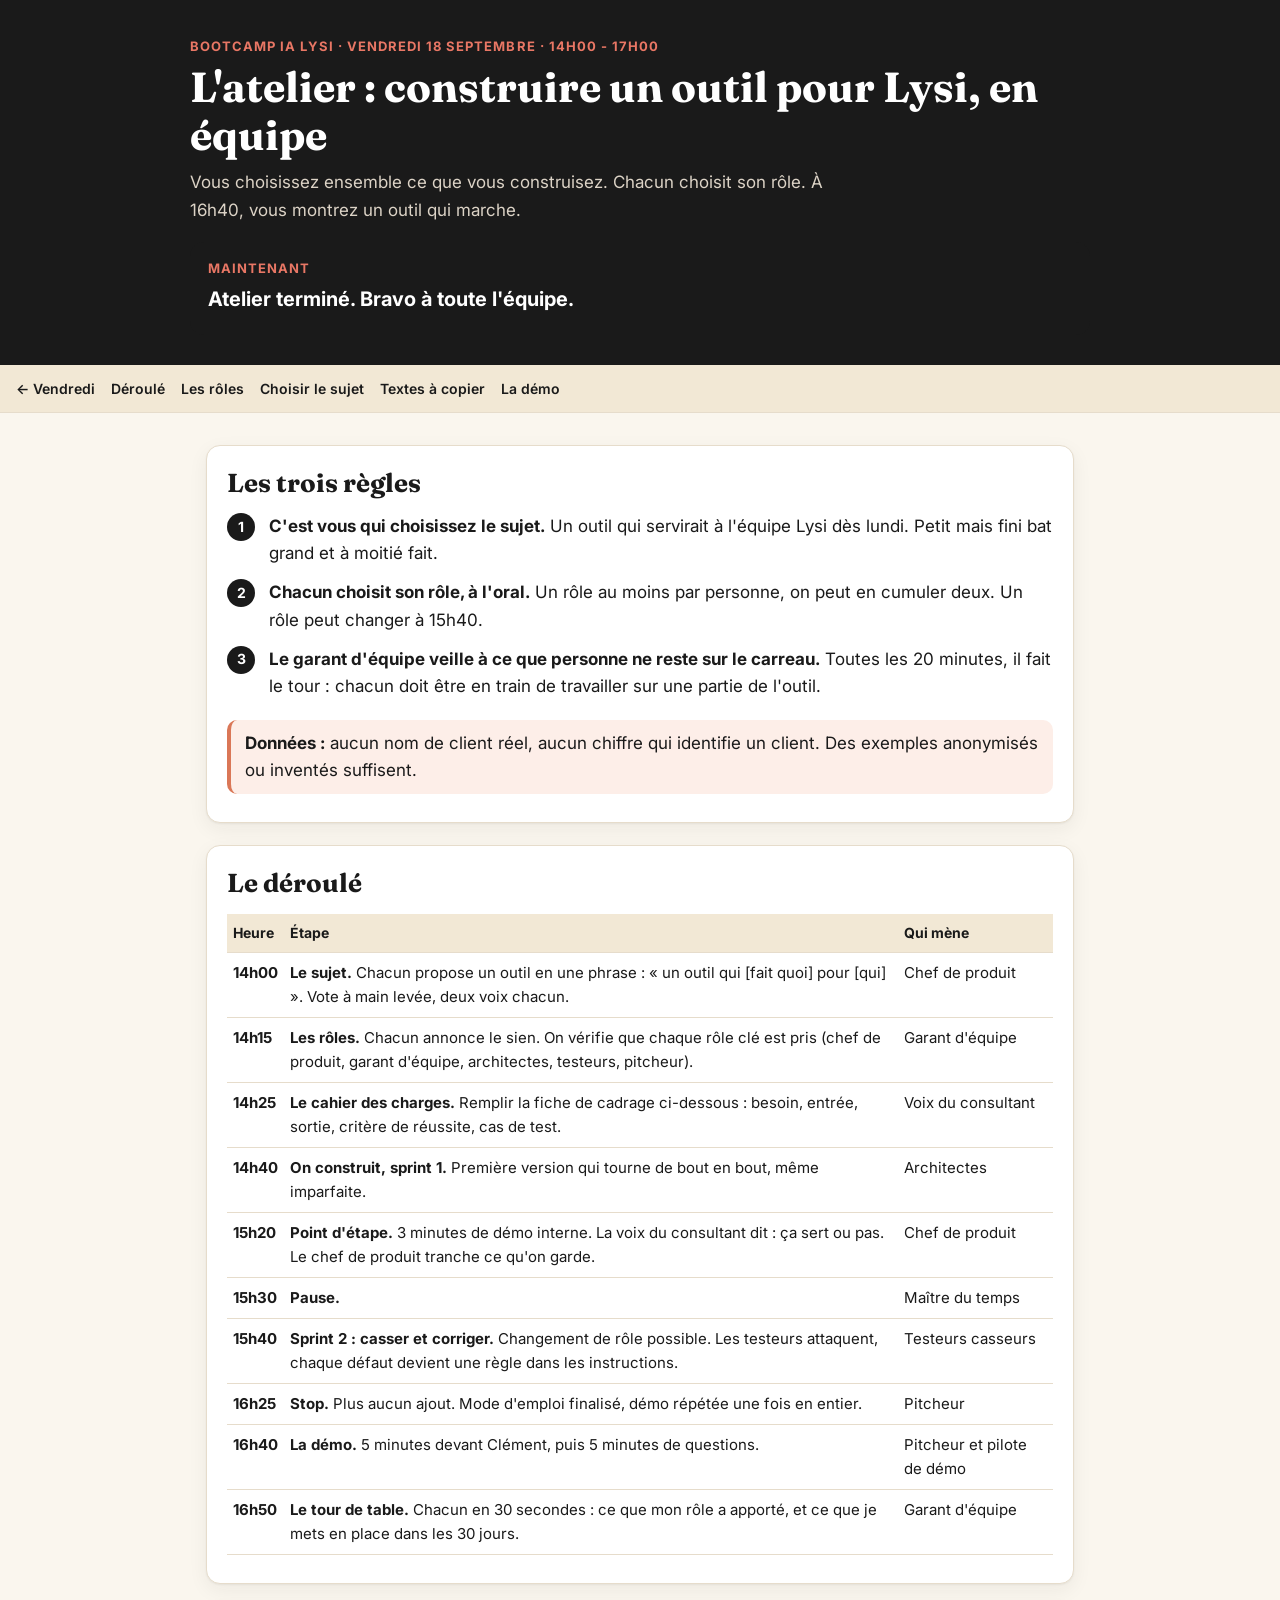
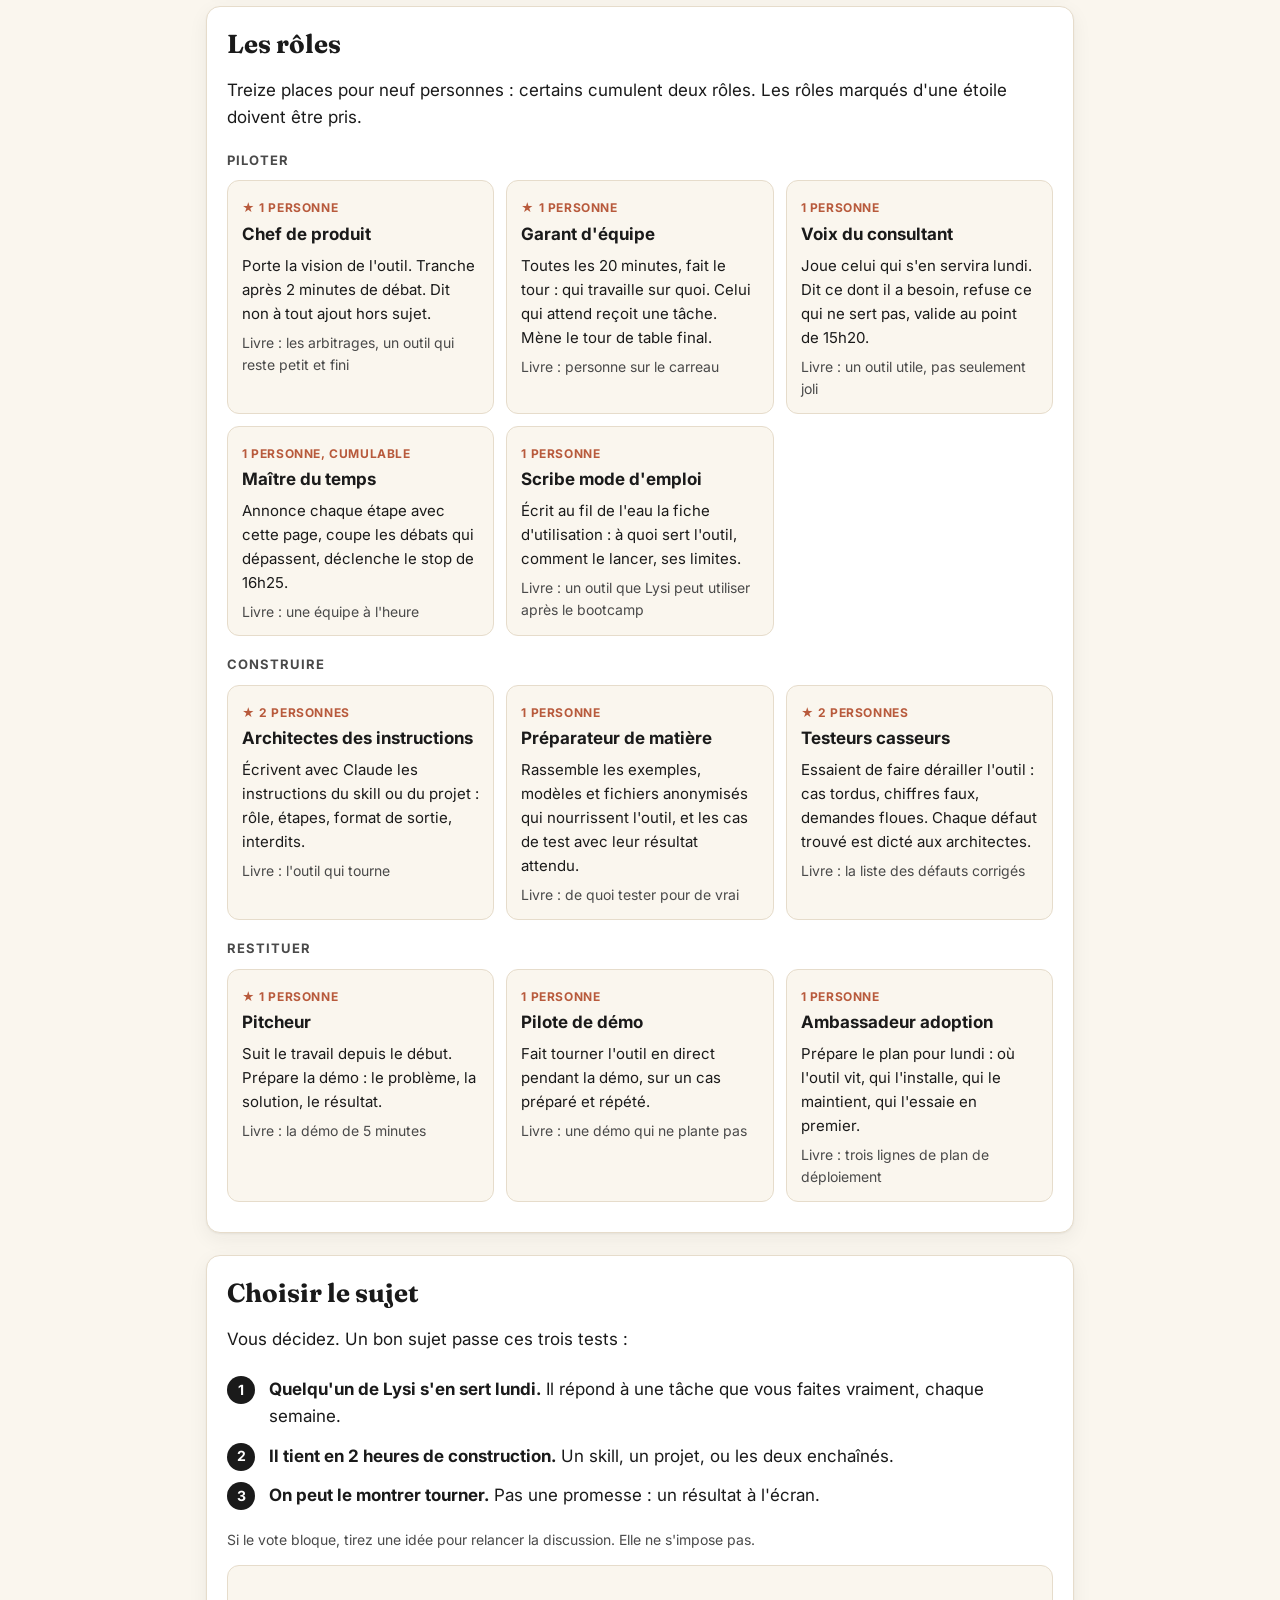
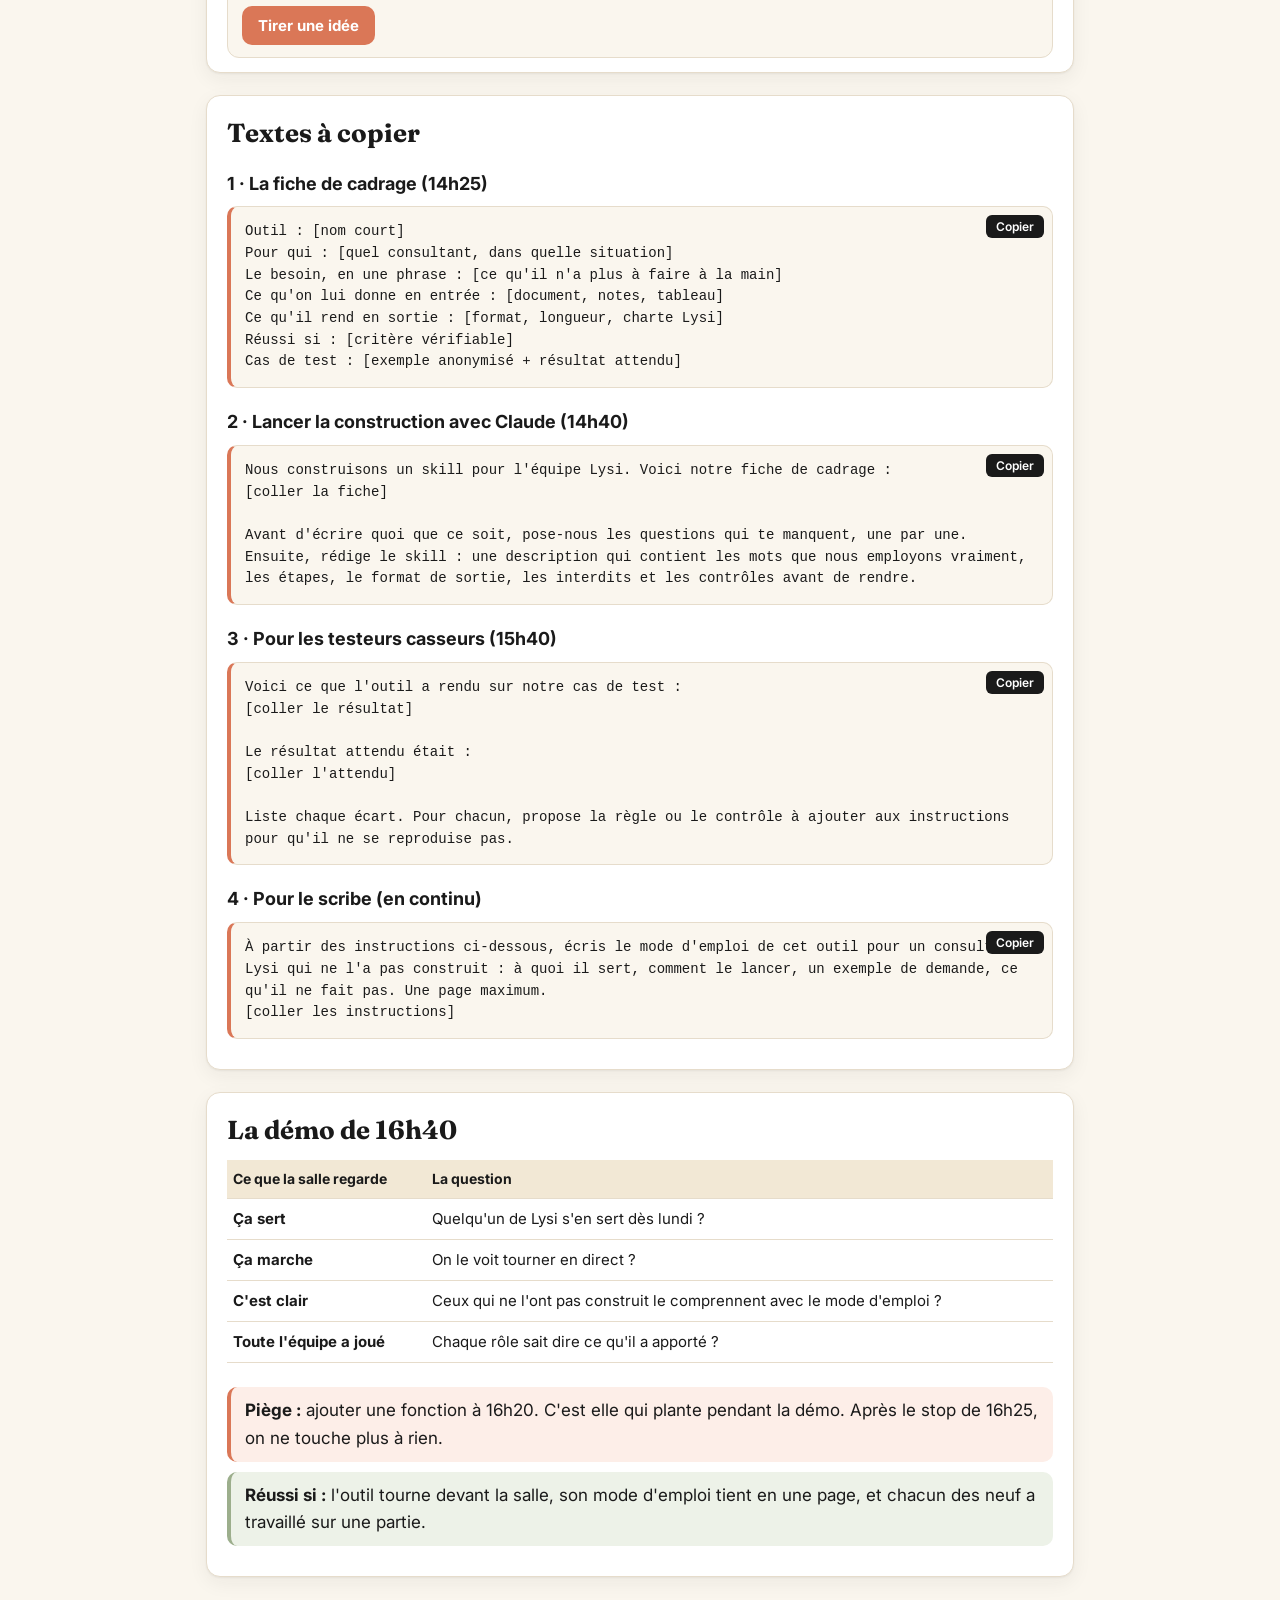
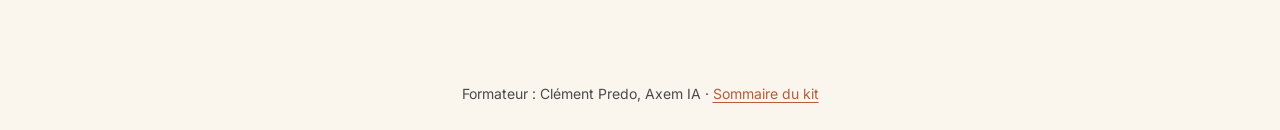
==== atelier.html @ 056e0ac0 "atelier 3h" ====
<!doctype html>
<html lang="fr">
<head>
<meta charset="utf-8">
<meta name="viewport" content="width=device-width,initial-scale=1">
<title>Atelier Lysi, 3 heures</title>
<link rel="preconnect" href="https://fonts.googleapis.com">
<link rel="preconnect" href="https://fonts.gstatic.com" crossorigin>
<link href="https://fonts.googleapis.com/css2?family=Fraunces:opsz,wght@9..144,700;9..144,800&family=Inter:wght@400;600;700&display=swap" rel="stylesheet">
<link rel="stylesheet" href="style.css">
<style>
.encours{background:var(--encre);color:#fff;border-radius:var(--rayon);padding:16px 18px;margin:18px 0 0}
.encours .lbl{color:var(--heros);font-weight:700;font-size:13px;text-transform:uppercase;letter-spacing:.08em}
.encours .etape{font-size:20px;font-weight:700;margin:4px 0}
.encours .compteur{color:#fff}
tr.actif td{background:#FDEEE8}
.role{border:1px solid var(--ligne);border-radius:12px;padding:12px 14px;background:var(--cartouche)}
.role h4{margin:0 0 2px;font-size:17px}
.role .nb{font-size:12px;font-weight:700;color:var(--corail-fonce);text-transform:uppercase;letter-spacing:.05em}
.role p{margin:6px 0 0;font-size:15px}
.role .livre{display:block;margin-top:6px;font-size:14px;color:var(--gris)}
.fam{font-size:13px;font-weight:700;text-transform:uppercase;letter-spacing:.08em;color:var(--gris);margin:18px 0 0}
</style>
</head>
<body>
<header class="hero"><div class="w">
<p class="sur">Bootcamp IA Lysi · vendredi 18 septembre · 14h00 - 17h00</p>
<h1>L'atelier : construire un outil pour Lysi, en équipe</h1>
<p>Vous choisissez ensemble ce que vous construisez. Chacun choisit son rôle. À 16h40, vous montrez un outil qui marche.</p>
<div class="encours"><div class="lbl">Maintenant</div><div class="etape" id="etape">…</div><div class="compteur" id="compteur">--:--</div><div class="small" style="color:#DCD3C6" id="suite"></div></div>
</div></header>
<nav class="menu">
<a href="j2.html">← Vendredi</a><a href="#deroule">Déroulé</a><a href="#roles">Les rôles</a><a href="#sujet">Choisir le sujet</a><a href="#textes">Textes à copier</a><a href="#demo">La démo</a>
</nav>
<main>

<section id="regles">
<h2>Les trois règles</h2>
<ol class="etapes">
<li><b>C'est vous qui choisissez le sujet.</b> Un outil qui servirait à l'équipe Lysi dès lundi. Petit mais fini bat grand et à moitié fait.</li>
<li><b>Chacun choisit son rôle, à l'oral.</b> Un rôle au moins par personne, on peut en cumuler deux. Un rôle peut changer à 15h40.</li>
<li><b>Le garant d'équipe veille à ce que personne ne reste sur le carreau.</b> Toutes les 20 minutes, il fait le tour : chacun doit être en train de travailler sur une partie de l'outil.</li>
</ol>
<div class="attention"><b>Données :</b> aucun nom de client réel, aucun chiffre qui identifie un client. Des exemples anonymisés ou inventés suffisent.</div>
</section>

<section id="deroule">
<h2>Le déroulé</h2>
<div class="tablewrap"><table id="table-deroule">
<tr><th>Heure</th><th>Étape</th><th>Qui mène</th></tr>
<tr data-debut="14:00" data-fin="14:15"><td><b>14h00</b></td><td><b>Le sujet.</b> Chacun propose un outil en une phrase : « un outil qui [fait quoi] pour [qui] ». Vote à main levée, deux voix chacun.</td><td>Chef de produit</td></tr>
<tr data-debut="14:15" data-fin="14:25"><td><b>14h15</b></td><td><b>Les rôles.</b> Chacun annonce le sien. On vérifie que chaque rôle clé est pris (chef de produit, garant d'équipe, architectes, testeurs, pitcheur).</td><td>Garant d'équipe</td></tr>
<tr data-debut="14:25" data-fin="14:40"><td><b>14h25</b></td><td><b>Le cahier des charges.</b> Remplir la fiche de cadrage ci-dessous : besoin, entrée, sortie, critère de réussite, cas de test.</td><td>Voix du consultant</td></tr>
<tr data-debut="14:40" data-fin="15:20"><td><b>14h40</b></td><td><b>On construit, sprint 1.</b> Première version qui tourne de bout en bout, même imparfaite.</td><td>Architectes</td></tr>
<tr data-debut="15:20" data-fin="15:30"><td><b>15h20</b></td><td><b>Point d'étape.</b> 3 minutes de démo interne. La voix du consultant dit : ça sert ou pas. Le chef de produit tranche ce qu'on garde.</td><td>Chef de produit</td></tr>
<tr data-debut="15:30" data-fin="15:40"><td><b>15h30</b></td><td><b>Pause.</b></td><td>Maître du temps</td></tr>
<tr data-debut="15:40" data-fin="16:25"><td><b>15h40</b></td><td><b>Sprint 2 : casser et corriger.</b> Changement de rôle possible. Les testeurs attaquent, chaque défaut devient une règle dans les instructions.</td><td>Testeurs casseurs</td></tr>
<tr data-debut="16:25" data-fin="16:40"><td><b>16h25</b></td><td><b>Stop.</b> Plus aucun ajout. Mode d'emploi finalisé, démo répétée une fois en entier.</td><td>Pitcheur</td></tr>
<tr data-debut="16:40" data-fin="16:50"><td><b>16h40</b></td><td><b>La démo.</b> 5 minutes devant Clément, puis 5 minutes de questions.</td><td>Pitcheur et pilote de démo</td></tr>
<tr data-debut="16:50" data-fin="17:00"><td><b>16h50</b></td><td><b>Le tour de table.</b> Chacun en 30 secondes : ce que mon rôle a apporté, et ce que je mets en place dans les 30 jours.</td><td>Garant d'équipe</td></tr>
</table></div>
</section>

<section id="roles">
<h2>Les rôles</h2>
<p>Treize places pour neuf personnes : certains cumulent deux rôles. Les rôles marqués d'une étoile doivent être pris.</p>

<p class="fam">Piloter</p>
<div class="grille">
<div class="role"><span class="nb">★ 1 personne</span><h4>Chef de produit</h4><p>Porte la vision de l'outil. Tranche après 2 minutes de débat. Dit non à tout ajout hors sujet.</p><span class="livre">Livre : les arbitrages, un outil qui reste petit et fini</span></div>
<div class="role"><span class="nb">★ 1 personne</span><h4>Garant d'équipe</h4><p>Toutes les 20 minutes, fait le tour : qui travaille sur quoi. Celui qui attend reçoit une tâche. Mène le tour de table final.</p><span class="livre">Livre : personne sur le carreau</span></div>
<div class="role"><span class="nb">1 personne</span><h4>Voix du consultant</h4><p>Joue celui qui s'en servira lundi. Dit ce dont il a besoin, refuse ce qui ne sert pas, valide au point de 15h20.</p><span class="livre">Livre : un outil utile, pas seulement joli</span></div>
<div class="role"><span class="nb">1 personne, cumulable</span><h4>Maître du temps</h4><p>Annonce chaque étape avec cette page, coupe les débats qui dépassent, déclenche le stop de 16h25.</p><span class="livre">Livre : une équipe à l'heure</span></div>
<div class="role"><span class="nb">1 personne</span><h4>Scribe mode d'emploi</h4><p>Écrit au fil de l'eau la fiche d'utilisation : à quoi sert l'outil, comment le lancer, ses limites.</p><span class="livre">Livre : un outil que Lysi peut utiliser après le bootcamp</span></div>
</div>

<p class="fam">Construire</p>
<div class="grille">
<div class="role"><span class="nb">★ 2 personnes</span><h4>Architectes des instructions</h4><p>Écrivent avec Claude les instructions du skill ou du projet : rôle, étapes, format de sortie, interdits.</p><span class="livre">Livre : l'outil qui tourne</span></div>
<div class="role"><span class="nb">1 personne</span><h4>Préparateur de matière</h4><p>Rassemble les exemples, modèles et fichiers anonymisés qui nourrissent l'outil, et les cas de test avec leur résultat attendu.</p><span class="livre">Livre : de quoi tester pour de vrai</span></div>
<div class="role"><span class="nb">★ 2 personnes</span><h4>Testeurs casseurs</h4><p>Essaient de faire dérailler l'outil : cas tordus, chiffres faux, demandes floues. Chaque défaut trouvé est dicté aux architectes.</p><span class="livre">Livre : la liste des défauts corrigés</span></div>
</div>

<p class="fam">Restituer</p>
<div class="grille">
<div class="role"><span class="nb">★ 1 personne</span><h4>Pitcheur</h4><p>Suit le travail depuis le début. Prépare la démo : le problème, la solution, le résultat.</p><span class="livre">Livre : la démo de 5 minutes</span></div>
<div class="role"><span class="nb">1 personne</span><h4>Pilote de démo</h4><p>Fait tourner l'outil en direct pendant la démo, sur un cas préparé et répété.</p><span class="livre">Livre : une démo qui ne plante pas</span></div>
<div class="role"><span class="nb">1 personne</span><h4>Ambassadeur adoption</h4><p>Prépare le plan pour lundi : où l'outil vit, qui l'installe, qui le maintient, qui l'essaie en premier.</p><span class="livre">Livre : trois lignes de plan de déploiement</span></div>
</div>
</section>

<section id="sujet">
<h2>Choisir le sujet</h2>
<p>Vous décidez. Un bon sujet passe ces trois tests :</p>
<ol class="etapes">
<li><b>Quelqu'un de Lysi s'en sert lundi.</b> Il répond à une tâche que vous faites vraiment, chaque semaine.</li>
<li><b>Il tient en 2 heures de construction.</b> Un skill, un projet, ou les deux enchaînés.</li>
<li><b>On peut le montrer tourner.</b> Pas une promesse : un résultat à l'écran.</li>
</ol>
<p class="small">Si le vote bloque, tirez une idée pour relancer la discussion. Elle ne s'impose pas.</p>
<div class="carte"><p class="tirage" id="idee"></p><button class="btn" id="btn-idee">Tirer une idée</button></div>
</section>

<section id="textes">
<h2>Textes à copier</h2>
<h3>1 · La fiche de cadrage (14h25)</h3>
<div class="prompt"><button class="copy">Copier</button>Outil : [nom court]
Pour qui : [quel consultant, dans quelle situation]
Le besoin, en une phrase : [ce qu'il n'a plus à faire à la main]
Ce qu'on lui donne en entrée : [document, notes, tableau]
Ce qu'il rend en sortie : [format, longueur, charte Lysi]
Réussi si : [critère vérifiable]
Cas de test : [exemple anonymisé + résultat attendu]</div>

<h3>2 · Lancer la construction avec Claude (14h40)</h3>
<div class="prompt"><button class="copy">Copier</button>Nous construisons un skill pour l'équipe Lysi. Voici notre fiche de cadrage :
[coller la fiche]

Avant d'écrire quoi que ce soit, pose-nous les questions qui te manquent, une par une.
Ensuite, rédige le skill : une description qui contient les mots que nous employons vraiment, les étapes, le format de sortie, les interdits et les contrôles avant de rendre.</div>

<h3>3 · Pour les testeurs casseurs (15h40)</h3>
<div class="prompt"><button class="copy">Copier</button>Voici ce que l'outil a rendu sur notre cas de test :
[coller le résultat]

Le résultat attendu était :
[coller l'attendu]

Liste chaque écart. Pour chacun, propose la règle ou le contrôle à ajouter aux instructions pour qu'il ne se reproduise pas.</div>

<h3>4 · Pour le scribe (en continu)</h3>
<div class="prompt"><button class="copy">Copier</button>À partir des instructions ci-dessous, écris le mode d'emploi de cet outil pour un consultant Lysi qui ne l'a pas construit : à quoi il sert, comment le lancer, un exemple de demande, ce qu'il ne fait pas. Une page maximum.
[coller les instructions]</div>
</section>

<section id="demo">
<h2>La démo de 16h40</h2>
<div class="tablewrap"><table>
<tr><th>Ce que la salle regarde</th><th>La question</th></tr>
<tr><td><b>Ça sert</b></td><td>Quelqu'un de Lysi s'en sert dès lundi ?</td></tr>
<tr><td><b>Ça marche</b></td><td>On le voit tourner en direct ?</td></tr>
<tr><td><b>C'est clair</b></td><td>Ceux qui ne l'ont pas construit le comprennent avec le mode d'emploi ?</td></tr>
<tr><td><b>Toute l'équipe a joué</b></td><td>Chaque rôle sait dire ce qu'il a apporté ?</td></tr>
</table></div>
<div class="piege"><b>Piège :</b> ajouter une fonction à 16h20. C'est elle qui plante pendant la démo. Après le stop de 16h25, on ne touche plus à rien.</div>
<div class="reussi"><b>Réussi si :</b> l'outil tourne devant la salle, son mode d'emploi tient en une page, et chacun des neuf a travaillé sur une partie.</div>
</section>

</main>
<footer>Formateur : Clément Predo, Axem IA · <a href="index.html">Sommaire du kit</a></footer>
<script>
document.addEventListener("click",function(e){var t=e.target;if(!t.classList.contains("copy"))return;var txt=t.parentElement.innerText.replace(/^Copier\s*/,"");navigator.clipboard.writeText(txt).then(function(){t.textContent="Copié";setTimeout(function(){t.textContent="Copier"},1500)})});
var IDEES=["Un skill qui transforme des notes de réunion client en compte rendu Lysi","Le kit du nouvel arrivant Lysi","Une trame de proposition commerciale RSE","Un relecteur qui repère les chiffres sans source dans un livrable","Le point hebdomadaire des missions depuis Microsoft 365","Un argumentaire face au client sceptique sur la démarche RSE","La charte IA de Lysi en une page","Un préparateur de copil : ordre du jour, décisions attendues, risques"];
document.getElementById("btn-idee").onclick=function(){document.getElementById("idee").textContent=IDEES[Math.floor(Math.random()*IDEES.length)]};
var JOUR="2026-09-18",lignes=[].slice.call(document.querySelectorAll("#table-deroule tr[data-debut]"));
function t(h){return new Date(JOUR+"T"+h+":00+02:00").getTime()}
function fmt(ms){var m=Math.floor(ms/60000),s=Math.floor(ms%60000/1000);return String(m).padStart(2,"0")+":"+String(s).padStart(2,"0")}
function maj(){var n=Date.now(),e=document.getElementById("etape"),c=document.getElementById("compteur"),su=document.getElementById("suite");
lignes.forEach(function(l){l.classList.remove("actif")});
if(n<t("14:00")){e.textContent="L'atelier commence à 14h00";c.textContent=n>t("13:00")?fmt(t("14:00")-n):"";su.textContent="";return}
if(n>=t("17:00")){e.textContent="Atelier terminé. Bravo à toute l'équipe.";c.textContent="";su.textContent="";return}
for(var i=0;i<lignes.length;i++){var l=lignes[i];if(n>=t(l.dataset.debut)&&n<t(l.dataset.fin)){l.classList.add("actif");e.textContent=l.cells[1].querySelector("b").textContent.replace(/\.$/,"")+" · mené par "+l.cells[2].textContent.toLowerCase();c.textContent=fmt(t(l.dataset.fin)-n);var p=lignes[i+1];su.textContent=p?"Ensuite, "+p.cells[0].textContent+" : "+p.cells[1].querySelector("b").textContent.replace(/\.$/,""):"Fin à 17h00";return}}}
maj();setInterval(maj,1000);
</script>
</body>
</html>
---- style.css ----
:root{
  --corail:#DA7757;--corail-fonce:#B85A3C;--heros:#E97765;--creme:#F2E8D5;--cartouche:#FAF6EE;
  --encre:#1A1A1A;--gris:#4A4A4A;--ligne:#E6DCCB;--sage:#9CAE8C;--sage-fond:#EDF2E8;--blanc:#fff;
  --rayon:14px;--ombre:0 1px 2px rgba(26,26,26,.05),0 6px 20px rgba(26,26,26,.06)
}
*{box-sizing:border-box}
html{scroll-behavior:smooth;-webkit-text-size-adjust:100%}
body{margin:0;background:var(--cartouche);color:var(--encre);font:17px/1.6 Inter,system-ui,-apple-system,"Segoe UI",Arial,sans-serif}
a{color:var(--corail-fonce);text-underline-offset:3px}
.hero{background:var(--encre);color:#fff;padding:36px 16px 30px}
.hero .w{max-width:900px;margin:0 auto}
.hero .sur{color:var(--heros);font-weight:700;letter-spacing:.08em;text-transform:uppercase;font-size:13px;margin:0 0 6px}
.hero h1{font-family:Fraunces,Georgia,serif;font-size:clamp(28px,5vw,42px);line-height:1.15;margin:0 0 10px}
.hero p{margin:0;color:#DCD3C6;max-width:680px}
nav.menu{position:sticky;top:0;z-index:10;background:var(--creme);border-bottom:1px solid var(--ligne);overflow-x:auto;white-space:nowrap;padding:10px 16px}
nav.menu a{color:var(--encre);text-decoration:none;font-weight:600;font-size:14px;margin-right:16px}
main{max-width:900px;margin:0 auto;padding:10px 16px 60px}
section{background:var(--blanc);border:1px solid var(--ligne);border-radius:var(--rayon);box-shadow:var(--ombre);padding:22px 20px 14px;margin:22px 0;scroll-margin-top:60px}
h2{font-family:Fraunces,Georgia,serif;font-size:26px;line-height:1.2;margin:0 0 6px}
h3{font-size:18px;margin:20px 0 6px}
.quand{display:inline-block;background:var(--corail);color:#fff;border-radius:999px;padding:3px 12px;font-size:13px;font-weight:700;margin-bottom:8px}
.module{display:inline-block;background:var(--creme);color:var(--encre);border-radius:999px;padding:3px 10px;font-size:12px;font-weight:700;margin:0 0 8px 6px}
.faire{background:var(--sage-fond);border-left:4px solid var(--sage);border-radius:10px;padding:10px 14px;margin:10px 0 14px}
.faire b:first-child{display:block;font-size:13px;text-transform:uppercase;letter-spacing:.06em;color:#4D6140;margin-bottom:2px}
.attention{background:#FDEEE8;border-left:4px solid var(--corail);border-radius:10px;padding:10px 14px;margin:10px 0 14px}
ol.etapes{counter-reset:e;list-style:none;padding:0;margin:8px 0 14px}
ol.etapes>li{counter-increment:e;position:relative;padding:6px 0 6px 42px}
ol.etapes>li:before{content:counter(e);position:absolute;left:0;top:6px;width:28px;height:28px;border-radius:50%;background:var(--encre);color:#fff;font-weight:700;font-size:14px;display:flex;align-items:center;justify-content:center}
table{width:100%;border-collapse:collapse;font-size:15px;margin:8px 0 14px}
th,td{border-bottom:1px solid var(--ligne);padding:8px 6px;text-align:left;vertical-align:top}
th{background:var(--creme);font-size:14px}
.tablewrap{overflow-x:auto}
.prompt{position:relative;background:var(--cartouche);border:1px solid var(--ligne);border-left:4px solid var(--corail);border-radius:10px;padding:14px 14px 14px;margin:8px 0 16px;white-space:pre-wrap;font:14px/1.55 ui-monospace,Menlo,Consolas,monospace}
.copy{position:absolute;top:8px;right:8px;background:var(--encre);color:#fff;border:0;border-radius:6px;padding:4px 10px;font:600 12px Inter,system-ui,sans-serif;cursor:pointer}
.grille{display:grid;grid-template-columns:repeat(auto-fit,minmax(240px,1fr));gap:12px;margin:10px 0 16px}
.carte{border:1px solid var(--ligne);border-radius:12px;padding:12px 14px;background:var(--cartouche)}
.carte h4{margin:0 0 4px;font-size:16px}
.carte p{margin:0;font-size:15px}
.carte .livre{display:block;margin-top:6px;font-size:13px;color:var(--gris)}
.liens a{display:inline-block;margin:2px 10px 2px 0;font-size:15px}
.btn{background:var(--corail);color:#fff;border:0;border-radius:10px;padding:10px 16px;font:700 15px Inter,system-ui,sans-serif;cursor:pointer}
.tirage{font-size:18px;font-weight:700;min-height:28px;margin:8px 0}
.compteur{font-family:Fraunces,Georgia,serif;font-size:34px;font-weight:800;letter-spacing:.02em}
footer{text-align:center;color:var(--gris);font-size:14px;padding:24px 16px}
@media (max-width:600px){body{font-size:16px}section{padding:18px 14px 10px}h2{font-size:22px}}
@media print{nav.menu,.copy,.btn{display:none}section{box-shadow:none;break-inside:avoid}}
.guide{display:grid;grid-template-columns:repeat(auto-fit,minmax(180px,1fr));gap:10px;margin:10px 0 14px}
.guide div{background:var(--cartouche);border:1px solid var(--ligne);border-radius:10px;padding:8px 12px;font-size:15px}
.guide b{display:block;font-size:12px;text-transform:uppercase;letter-spacing:.06em;color:var(--gris)}
.piege{background:#FDEEE8;border-left:4px solid var(--corail);border-radius:10px;padding:10px 14px;margin:10px 0}
.reussi{background:var(--sage-fond);border-left:4px solid var(--sage);border-radius:10px;padding:10px 14px;margin:10px 0 16px}
.brique{border:1px solid var(--ligne);border-radius:12px;padding:14px 16px;margin:14px 0;background:var(--blanc)}
.brique h3{margin-top:0}
.route{border:1px dashed var(--ligne);border-radius:10px;padding:10px 14px;margin:8px 0}
.small{font-size:14px;color:var(--gris)}
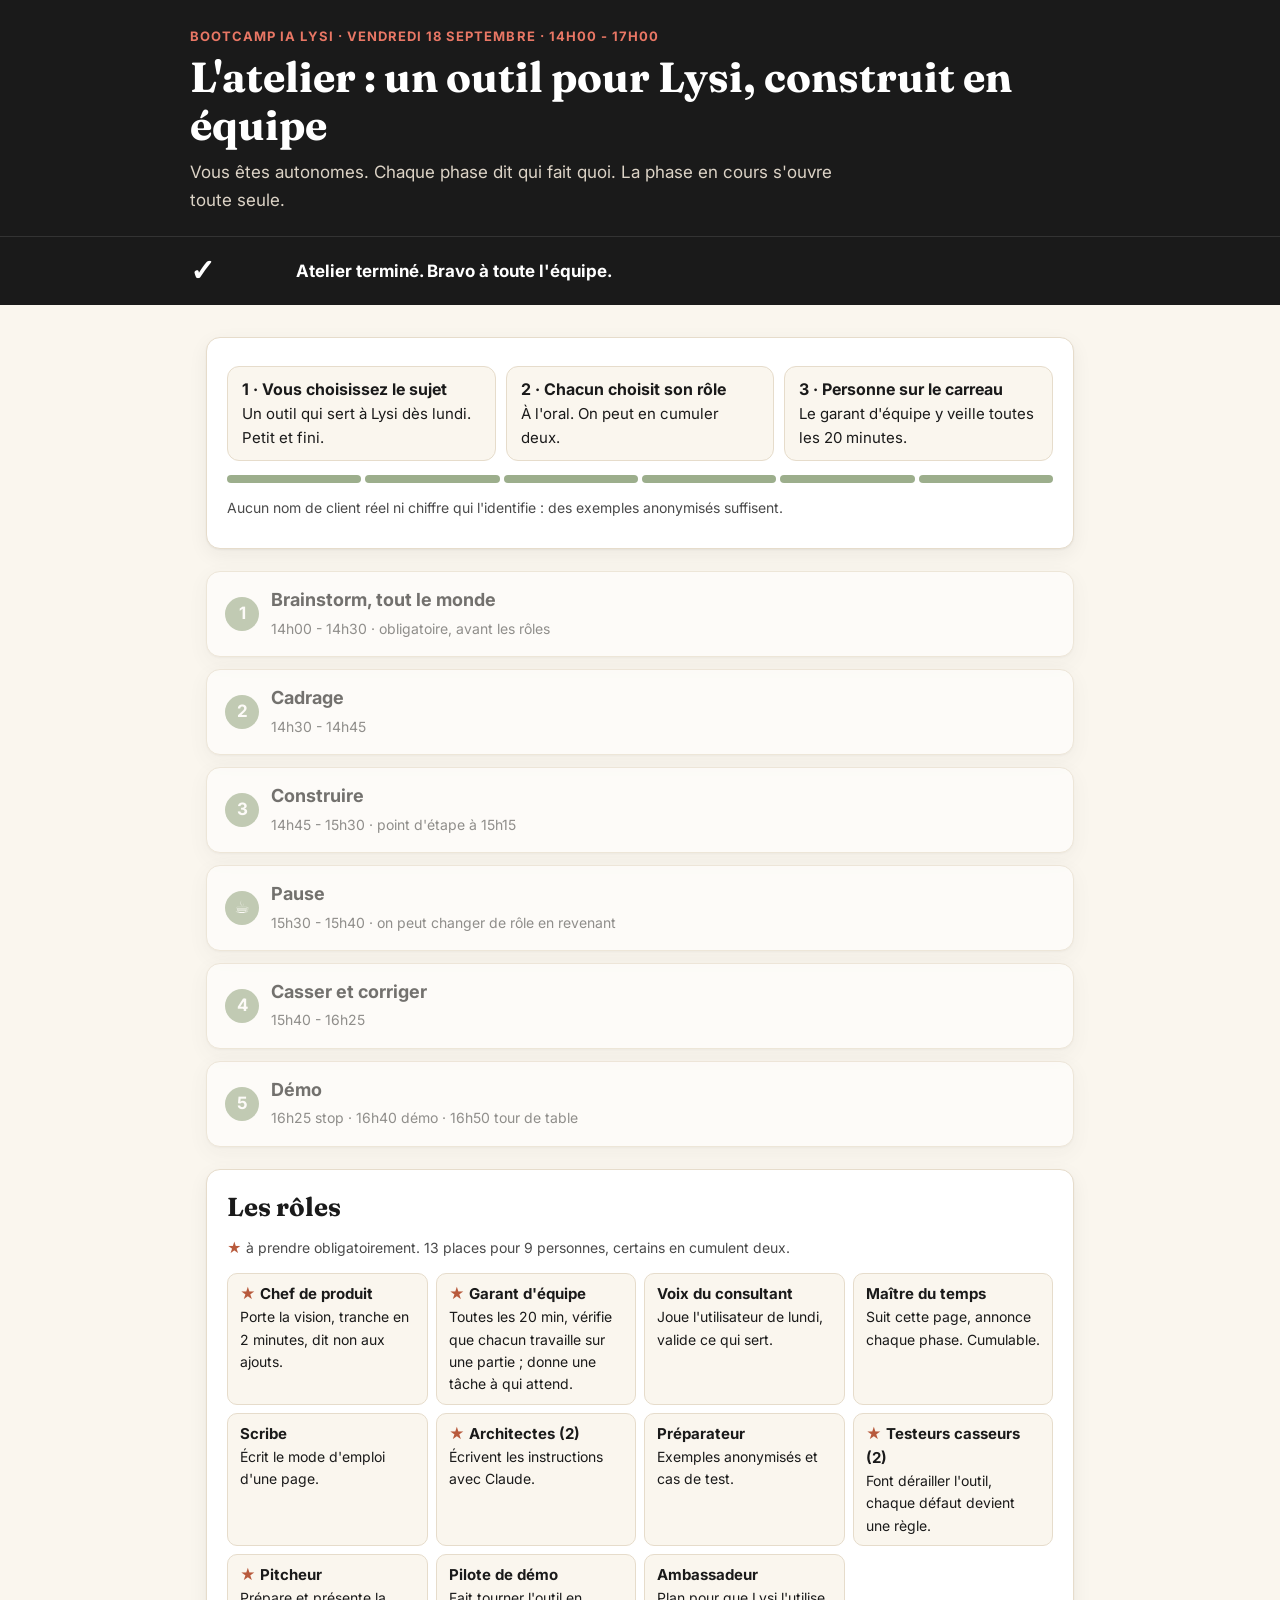
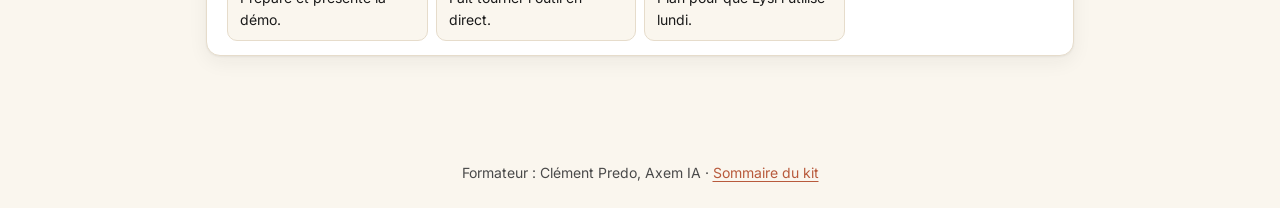
==== commit 03999497: "atelier court" ====
--- a/atelier.html
+++ b/atelier.html
@@ -9,157 +9,184 @@
 <link href="https://fonts.googleapis.com/css2?family=Fraunces:opsz,wght@9..144,700;9..144,800&family=Inter:wght@400;600;700&display=swap" rel="stylesheet">
 <link rel="stylesheet" href="style.css">
 <style>
-.encours{background:var(--encre);color:#fff;border-radius:var(--rayon);padding:16px 18px;margin:18px 0 0}
-.encours .lbl{color:var(--heros);font-weight:700;font-size:13px;text-transform:uppercase;letter-spacing:.08em}
-.encours .etape{font-size:20px;font-weight:700;margin:4px 0}
-.encours .compteur{color:#fff}
-tr.actif td{background:#FDEEE8}
-.role{border:1px solid var(--ligne);border-radius:12px;padding:12px 14px;background:var(--cartouche)}
-.role h4{margin:0 0 2px;font-size:17px}
-.role .nb{font-size:12px;font-weight:700;color:var(--corail-fonce);text-transform:uppercase;letter-spacing:.05em}
-.role p{margin:6px 0 0;font-size:15px}
-.role .livre{display:block;margin-top:6px;font-size:14px;color:var(--gris)}
-.fam{font-size:13px;font-weight:700;text-transform:uppercase;letter-spacing:.08em;color:var(--gris);margin:18px 0 0}
+.hero{padding:26px 16px 22px}
+.barre{position:sticky;top:0;z-index:20;background:var(--encre);color:#fff;border-top:1px solid #333;padding:10px 16px}
+.barre .w{max-width:900px;margin:0 auto;display:flex;align-items:center;gap:14px}
+.barre .chrono{font-family:Fraunces,Georgia,serif;font-size:30px;font-weight:800;min-width:92px}
+.barre .quoi{font-weight:700;line-height:1.3}
+.barre .apres{font-size:13px;color:#DCD3C6}
+.frise{display:flex;gap:4px;margin:14px 0 4px}
+.frise span{flex:1;height:8px;border-radius:4px;background:var(--ligne)}
+.frise span.fait{background:var(--sage)}
+.frise span.actif{background:var(--corail)}
+.regle{display:grid;grid-template-columns:repeat(auto-fit,minmax(230px,1fr));gap:10px;margin:6px 0 4px}
+.regle div{background:var(--cartouche);border:1px solid var(--ligne);border-radius:12px;padding:10px 14px;font-size:15px}
+.regle b{display:block;font-size:16px}
+details.phase{border:1px solid var(--ligne);border-radius:var(--rayon);background:var(--blanc);box-shadow:var(--ombre);margin:12px 0;overflow:hidden}
+details.phase summary{list-style:none;cursor:pointer;display:flex;align-items:center;gap:12px;padding:14px 18px}
+details.phase summary::-webkit-details-marker{display:none}
+.num{flex:none;width:34px;height:34px;border-radius:50%;background:var(--encre);color:#fff;font-weight:700;display:flex;align-items:center;justify-content:center}
+.titre{flex:1}
+.titre b{display:block;font-size:18px}
+.titre span{font-size:14px;color:var(--gris)}
+details.phase.actif{border:2px solid var(--corail)}
+details.phase.actif .num{background:var(--corail)}
+details.phase.fini{opacity:.6}
+details.phase.fini .num{background:var(--sage)}
+.corps{padding:0 18px 14px}
+.tous{background:var(--sage-fond);border-left:4px solid var(--sage);border-radius:10px;padding:10px 14px;margin:0 0 10px}
+.tous b:first-child{display:block;font-size:12px;text-transform:uppercase;letter-spacing:.06em;color:#4D6140}
+ul.qui{list-style:none;padding:0;margin:0}
+ul.qui li{display:flex;gap:10px;padding:7px 0;border-bottom:1px solid var(--ligne);font-size:15px}
+ul.qui li:last-child{border-bottom:0}
+.tag{flex:none;width:150px;font-weight:700;font-size:14px}
+.roles{display:grid;grid-template-columns:repeat(auto-fit,minmax(200px,1fr));gap:8px}
+.roles div{border:1px solid var(--ligne);border-radius:10px;padding:8px 12px;background:var(--cartouche);font-size:14px}
+.roles b{display:block;font-size:15px}
+.etoile{color:var(--corail-fonce)}
+@media (max-width:600px){.tag{width:110px}.barre .chrono{font-size:24px;min-width:74px}}
 </style>
 </head>
 <body>
 <header class="hero"><div class="w">
 <p class="sur">Bootcamp IA Lysi · vendredi 18 septembre · 14h00 - 17h00</p>
-<h1>L'atelier : construire un outil pour Lysi, en équipe</h1>
-<p>Vous choisissez ensemble ce que vous construisez. Chacun choisit son rôle. À 16h40, vous montrez un outil qui marche.</p>
-<div class="encours"><div class="lbl">Maintenant</div><div class="etape" id="etape">…</div><div class="compteur" id="compteur">--:--</div><div class="small" style="color:#DCD3C6" id="suite"></div></div>
+<h1>L'atelier : un outil pour Lysi, construit en équipe</h1>
+<p>Vous êtes autonomes. Chaque phase dit qui fait quoi. La phase en cours s'ouvre toute seule.</p>
 </div></header>
-<nav class="menu">
-<a href="j2.html">← Vendredi</a><a href="#deroule">Déroulé</a><a href="#roles">Les rôles</a><a href="#sujet">Choisir le sujet</a><a href="#textes">Textes à copier</a><a href="#demo">La démo</a>
-</nav>
+<div class="barre"><div class="w"><div class="chrono" id="chrono">--:--</div><div><div class="quoi" id="quoi">…</div><div class="apres" id="apres"></div></div></div></div>
 <main>
 
-<section id="regles">
-<h2>Les trois règles</h2>
-<ol class="etapes">
-<li><b>C'est vous qui choisissez le sujet.</b> Un outil qui servirait à l'équipe Lysi dès lundi. Petit mais fini bat grand et à moitié fait.</li>
-<li><b>Chacun choisit son rôle, à l'oral.</b> Un rôle au moins par personne, on peut en cumuler deux. Un rôle peut changer à 15h40.</li>
-<li><b>Le garant d'équipe veille à ce que personne ne reste sur le carreau.</b> Toutes les 20 minutes, il fait le tour : chacun doit être en train de travailler sur une partie de l'outil.</li>
-</ol>
-<div class="attention"><b>Données :</b> aucun nom de client réel, aucun chiffre qui identifie un client. Des exemples anonymisés ou inventés suffisent.</div>
+<section>
+<div class="regle">
+<div><b>1 · Vous choisissez le sujet</b>Un outil qui sert à Lysi dès lundi. Petit et fini.</div>
+<div><b>2 · Chacun choisit son rôle</b>À l'oral. On peut en cumuler deux.</div>
+<div><b>3 · Personne sur le carreau</b>Le garant d'équipe y veille toutes les 20 minutes.</div>
+</div>
+<div class="frise" id="frise"></div>
+<p class="small">Aucun nom de client réel ni chiffre qui l'identifie : des exemples anonymisés suffisent.</p>
 </section>
 
-<section id="deroule">
-<h2>Le déroulé</h2>
-<div class="tablewrap"><table id="table-deroule">
-<tr><th>Heure</th><th>Étape</th><th>Qui mène</th></tr>
-<tr data-debut="14:00" data-fin="14:15"><td><b>14h00</b></td><td><b>Le sujet.</b> Chacun propose un outil en une phrase : « un outil qui [fait quoi] pour [qui] ». Vote à main levée, deux voix chacun.</td><td>Chef de produit</td></tr>
-<tr data-debut="14:15" data-fin="14:25"><td><b>14h15</b></td><td><b>Les rôles.</b> Chacun annonce le sien. On vérifie que chaque rôle clé est pris (chef de produit, garant d'équipe, architectes, testeurs, pitcheur).</td><td>Garant d'équipe</td></tr>
-<tr data-debut="14:25" data-fin="14:40"><td><b>14h25</b></td><td><b>Le cahier des charges.</b> Remplir la fiche de cadrage ci-dessous : besoin, entrée, sortie, critère de réussite, cas de test.</td><td>Voix du consultant</td></tr>
-<tr data-debut="14:40" data-fin="15:20"><td><b>14h40</b></td><td><b>On construit, sprint 1.</b> Première version qui tourne de bout en bout, même imparfaite.</td><td>Architectes</td></tr>
-<tr data-debut="15:20" data-fin="15:30"><td><b>15h20</b></td><td><b>Point d'étape.</b> 3 minutes de démo interne. La voix du consultant dit : ça sert ou pas. Le chef de produit tranche ce qu'on garde.</td><td>Chef de produit</td></tr>
-<tr data-debut="15:30" data-fin="15:40"><td><b>15h30</b></td><td><b>Pause.</b></td><td>Maître du temps</td></tr>
-<tr data-debut="15:40" data-fin="16:25"><td><b>15h40</b></td><td><b>Sprint 2 : casser et corriger.</b> Changement de rôle possible. Les testeurs attaquent, chaque défaut devient une règle dans les instructions.</td><td>Testeurs casseurs</td></tr>
-<tr data-debut="16:25" data-fin="16:40"><td><b>16h25</b></td><td><b>Stop.</b> Plus aucun ajout. Mode d'emploi finalisé, démo répétée une fois en entier.</td><td>Pitcheur</td></tr>
-<tr data-debut="16:40" data-fin="16:50"><td><b>16h40</b></td><td><b>La démo.</b> 5 minutes devant Clément, puis 5 minutes de questions.</td><td>Pitcheur et pilote de démo</td></tr>
-<tr data-debut="16:50" data-fin="17:00"><td><b>16h50</b></td><td><b>Le tour de table.</b> Chacun en 30 secondes : ce que mon rôle a apporté, et ce que je mets en place dans les 30 jours.</td><td>Garant d'équipe</td></tr>
-</table></div>
-</section>
+<details class="phase" data-debut="14:00" data-fin="14:30">
+<summary><span class="num">1</span><span class="titre"><b>Brainstorm, tout le monde</b><span>14h00 - 14h30 · obligatoire, avant les rôles</span></span></summary>
+<div class="corps">
+<div class="tous"><b>Tout le monde</b>Pas encore de rôle. Chacun participe.</div>
+<ol class="etapes">
+<li><b>5 min, en silence.</b> Chacun écrit 3 idées d'outil : « un outil qui [fait quoi] pour [qui] ». Partez d'une tâche que vous faites chaque semaine.</li>
+<li><b>15 min, tour de table.</b> Chacun lit ses idées, 1 minute maximum. On ne critique pas, on regroupe les idées proches.</li>
+<li><b>5 min, vote.</b> Deux voix par personne, à main levée. L'idée gagnante doit passer les 3 tests : on s'en sert lundi, ça tient en 2 heures, on peut le montrer tourner.</li>
+<li><b>5 min, rôles.</b> Chacun annonce son rôle (liste en bas). Les 5 rôles à étoile doivent être pris.</li>
+</ol>
+</div>
+</details>
 
-<section id="roles">
-<h2>Les rôles</h2>
-<p>Treize places pour neuf personnes : certains cumulent deux rôles. Les rôles marqués d'une étoile doivent être pris.</p>
-
-<p class="fam">Piloter</p>
-<div class="grille">
-<div class="role"><span class="nb">★ 1 personne</span><h4>Chef de produit</h4><p>Porte la vision de l'outil. Tranche après 2 minutes de débat. Dit non à tout ajout hors sujet.</p><span class="livre">Livre : les arbitrages, un outil qui reste petit et fini</span></div>
-<div class="role"><span class="nb">★ 1 personne</span><h4>Garant d'équipe</h4><p>Toutes les 20 minutes, fait le tour : qui travaille sur quoi. Celui qui attend reçoit une tâche. Mène le tour de table final.</p><span class="livre">Livre : personne sur le carreau</span></div>
-<div class="role"><span class="nb">1 personne</span><h4>Voix du consultant</h4><p>Joue celui qui s'en servira lundi. Dit ce dont il a besoin, refuse ce qui ne sert pas, valide au point de 15h20.</p><span class="livre">Livre : un outil utile, pas seulement joli</span></div>
-<div class="role"><span class="nb">1 personne, cumulable</span><h4>Maître du temps</h4><p>Annonce chaque étape avec cette page, coupe les débats qui dépassent, déclenche le stop de 16h25.</p><span class="livre">Livre : une équipe à l'heure</span></div>
-<div class="role"><span class="nb">1 personne</span><h4>Scribe mode d'emploi</h4><p>Écrit au fil de l'eau la fiche d'utilisation : à quoi sert l'outil, comment le lancer, ses limites.</p><span class="livre">Livre : un outil que Lysi peut utiliser après le bootcamp</span></div>
-</div>
-
-<p class="fam">Construire</p>
-<div class="grille">
-<div class="role"><span class="nb">★ 2 personnes</span><h4>Architectes des instructions</h4><p>Écrivent avec Claude les instructions du skill ou du projet : rôle, étapes, format de sortie, interdits.</p><span class="livre">Livre : l'outil qui tourne</span></div>
-<div class="role"><span class="nb">1 personne</span><h4>Préparateur de matière</h4><p>Rassemble les exemples, modèles et fichiers anonymisés qui nourrissent l'outil, et les cas de test avec leur résultat attendu.</p><span class="livre">Livre : de quoi tester pour de vrai</span></div>
-<div class="role"><span class="nb">★ 2 personnes</span><h4>Testeurs casseurs</h4><p>Essaient de faire dérailler l'outil : cas tordus, chiffres faux, demandes floues. Chaque défaut trouvé est dicté aux architectes.</p><span class="livre">Livre : la liste des défauts corrigés</span></div>
-</div>
-
-<p class="fam">Restituer</p>
-<div class="grille">
-<div class="role"><span class="nb">★ 1 personne</span><h4>Pitcheur</h4><p>Suit le travail depuis le début. Prépare la démo : le problème, la solution, le résultat.</p><span class="livre">Livre : la démo de 5 minutes</span></div>
-<div class="role"><span class="nb">1 personne</span><h4>Pilote de démo</h4><p>Fait tourner l'outil en direct pendant la démo, sur un cas préparé et répété.</p><span class="livre">Livre : une démo qui ne plante pas</span></div>
-<div class="role"><span class="nb">1 personne</span><h4>Ambassadeur adoption</h4><p>Prépare le plan pour lundi : où l'outil vit, qui l'installe, qui le maintient, qui l'essaie en premier.</p><span class="livre">Livre : trois lignes de plan de déploiement</span></div>
-</div>
-</section>
-
-<section id="sujet">
-<h2>Choisir le sujet</h2>
-<p>Vous décidez. Un bon sujet passe ces trois tests :</p>
-<ol class="etapes">
-<li><b>Quelqu'un de Lysi s'en sert lundi.</b> Il répond à une tâche que vous faites vraiment, chaque semaine.</li>
-<li><b>Il tient en 2 heures de construction.</b> Un skill, un projet, ou les deux enchaînés.</li>
-<li><b>On peut le montrer tourner.</b> Pas une promesse : un résultat à l'écran.</li>
-</ol>
-<p class="small">Si le vote bloque, tirez une idée pour relancer la discussion. Elle ne s'impose pas.</p>
-<div class="carte"><p class="tirage" id="idee"></p><button class="btn" id="btn-idee">Tirer une idée</button></div>
-</section>
-
-<section id="textes">
-<h2>Textes à copier</h2>
-<h3>1 · La fiche de cadrage (14h25)</h3>
+<details class="phase" data-debut="14:30" data-fin="14:45">
+<summary><span class="num">2</span><span class="titre"><b>Cadrage</b><span>14h30 - 14h45</span></span></summary>
+<div class="corps">
+<ul class="qui">
+<li><span class="tag">Voix du consultant</span><span>Remplit la fiche de cadrage ci-dessous, à voix haute, avec toute l'équipe.</span></li>
+<li><span class="tag">Chef de produit</span><span>Tranche chaque point en 2 minutes maximum. Coupe ce qui est trop gros.</span></li>
+<li><span class="tag">Préparateur</span><span>Commence à réunir les exemples anonymisés et le cas de test.</span></li>
+<li><span class="tag">Tous les autres</span><span>Proposent, puis se mettent en place pour la phase 3.</span></li>
+</ul>
 <div class="prompt"><button class="copy">Copier</button>Outil : [nom court]
 Pour qui : [quel consultant, dans quelle situation]
-Le besoin, en une phrase : [ce qu'il n'a plus à faire à la main]
-Ce qu'on lui donne en entrée : [document, notes, tableau]
-Ce qu'il rend en sortie : [format, longueur, charte Lysi]
+Le besoin : [ce qu'il n'a plus à faire à la main]
+En entrée : [document, notes, tableau]
+En sortie : [format, longueur, charte Lysi]
 Réussi si : [critère vérifiable]
 Cas de test : [exemple anonymisé + résultat attendu]</div>
+</div>
+</details>
 
-<h3>2 · Lancer la construction avec Claude (14h40)</h3>
+<details class="phase" data-debut="14:45" data-fin="15:30">
+<summary><span class="num">3</span><span class="titre"><b>Construire</b><span>14h45 - 15h30 · point d'étape à 15h15</span></span></summary>
+<div class="corps">
+<ul class="qui">
+<li><span class="tag">Architectes</span><span>Collent le texte ci-dessous dans Claude avec la fiche de cadrage. Répondent à ses questions. Obtiennent une première version qui tourne.</span></li>
+<li><span class="tag">Préparateur</span><span>Livre aux architectes les exemples et le cas de test avec son résultat attendu.</span></li>
+<li><span class="tag">Testeurs casseurs</span><span>Préparent 5 cas tordus : demande floue, chiffre faux, document incomplet, hors sujet, cas limite.</span></li>
+<li><span class="tag">Scribe</span><span>Commence le mode d'emploi : à quoi ça sert, comment le lancer.</span></li>
+<li><span class="tag">Pitcheur, ambassadeur</span><span>Suivent les architectes et notent le problème, la solution, les choix faits.</span></li>
+<li><span class="tag">À 15h15</span><span>Démo interne de 3 minutes. La voix du consultant dit si ça sert. Le chef de produit tranche ce qu'on garde.</span></li>
+</ul>
 <div class="prompt"><button class="copy">Copier</button>Nous construisons un skill pour l'équipe Lysi. Voici notre fiche de cadrage :
 [coller la fiche]
 
 Avant d'écrire quoi que ce soit, pose-nous les questions qui te manquent, une par une.
 Ensuite, rédige le skill : une description qui contient les mots que nous employons vraiment, les étapes, le format de sortie, les interdits et les contrôles avant de rendre.</div>
+</div>
+</details>
 
-<h3>3 · Pour les testeurs casseurs (15h40)</h3>
-<div class="prompt"><button class="copy">Copier</button>Voici ce que l'outil a rendu sur notre cas de test :
+<details class="phase" data-debut="15:30" data-fin="15:40">
+<summary><span class="num">☕</span><span class="titre"><b>Pause</b><span>15h30 - 15h40 · on peut changer de rôle en revenant</span></span></summary>
+</details>
+
+<details class="phase" data-debut="15:40" data-fin="16:25">
+<summary><span class="num">4</span><span class="titre"><b>Casser et corriger</b><span>15h40 - 16h25</span></span></summary>
+<div class="corps">
+<ul class="qui">
+<li><span class="tag">Testeurs casseurs</span><span>Passent leurs 5 cas tordus. Chaque défaut va dans Claude avec le texte ci-dessous, puis est dicté aux architectes.</span></li>
+<li><span class="tag">Architectes</span><span>Ajoutent chaque règle ou contrôle aux instructions, puis relancent le cas de test.</span></li>
+<li><span class="tag">Scribe</span><span>Termine le mode d'emploi, limites comprises. Une page maximum.</span></li>
+<li><span class="tag">Ambassadeur</span><span>Écrit le plan pour lundi : où vit l'outil, qui l'installe, qui l'essaie en premier.</span></li>
+<li><span class="tag">Pitcheur, pilote</span><span>Choisissent le cas de démo et le font tourner une première fois.</span></li>
+</ul>
+<div class="prompt"><button class="copy">Copier</button>Voici ce que l'outil a rendu sur notre cas :
 [coller le résultat]
 
 Le résultat attendu était :
 [coller l'attendu]
 
 Liste chaque écart. Pour chacun, propose la règle ou le contrôle à ajouter aux instructions pour qu'il ne se reproduise pas.</div>
+</div>
+</details>
 
-<h3>4 · Pour le scribe (en continu)</h3>
-<div class="prompt"><button class="copy">Copier</button>À partir des instructions ci-dessous, écris le mode d'emploi de cet outil pour un consultant Lysi qui ne l'a pas construit : à quoi il sert, comment le lancer, un exemple de demande, ce qu'il ne fait pas. Une page maximum.
-[coller les instructions]</div>
-</section>
+<details class="phase" data-debut="16:25" data-fin="17:00">
+<summary><span class="num">5</span><span class="titre"><b>Démo</b><span>16h25 stop · 16h40 démo · 16h50 tour de table</span></span></summary>
+<div class="corps">
+<ul class="qui">
+<li><span class="tag">16h25, tout le monde</span><span>Plus aucun ajout. Ce qui est ajouté maintenant plante pendant la démo.</span></li>
+<li><span class="tag">Pitcheur, pilote</span><span>Répètent la démo une fois en entier. 16h40 : 5 minutes devant Clément (problème, solution, démo en direct), puis 5 minutes de questions.</span></li>
+<li><span class="tag">16h50, garant d'équipe</span><span>Mène le tour de table. Chacun en 30 secondes : ce que mon rôle a apporté, et ce que je mets en place dans les 30 jours.</span></li>
+</ul>
+<div class="reussi"><b>Réussi si :</b> l'outil tourne devant la salle, le mode d'emploi tient en une page, et les neuf ont travaillé sur une partie.</div>
+</div>
+</details>
 
-<section id="demo">
-<h2>La démo de 16h40</h2>
-<div class="tablewrap"><table>
-<tr><th>Ce que la salle regarde</th><th>La question</th></tr>
-<tr><td><b>Ça sert</b></td><td>Quelqu'un de Lysi s'en sert dès lundi ?</td></tr>
-<tr><td><b>Ça marche</b></td><td>On le voit tourner en direct ?</td></tr>
-<tr><td><b>C'est clair</b></td><td>Ceux qui ne l'ont pas construit le comprennent avec le mode d'emploi ?</td></tr>
-<tr><td><b>Toute l'équipe a joué</b></td><td>Chaque rôle sait dire ce qu'il a apporté ?</td></tr>
-</table></div>
-<div class="piege"><b>Piège :</b> ajouter une fonction à 16h20. C'est elle qui plante pendant la démo. Après le stop de 16h25, on ne touche plus à rien.</div>
-<div class="reussi"><b>Réussi si :</b> l'outil tourne devant la salle, son mode d'emploi tient en une page, et chacun des neuf a travaillé sur une partie.</div>
+<section>
+<h2>Les rôles</h2>
+<p class="small"><span class="etoile">★</span> à prendre obligatoirement. 13 places pour 9 personnes, certains en cumulent deux.</p>
+<div class="roles">
+<div><b><span class="etoile">★</span> Chef de produit</b>Porte la vision, tranche en 2 minutes, dit non aux ajouts.</div>
+<div><b><span class="etoile">★</span> Garant d'équipe</b>Toutes les 20 min, vérifie que chacun travaille sur une partie ; donne une tâche à qui attend.</div>
+<div><b>Voix du consultant</b>Joue l'utilisateur de lundi, valide ce qui sert.</div>
+<div><b>Maître du temps</b>Suit cette page, annonce chaque phase. Cumulable.</div>
+<div><b>Scribe</b>Écrit le mode d'emploi d'une page.</div>
+<div><b><span class="etoile">★</span> Architectes (2)</b>Écrivent les instructions avec Claude.</div>
+<div><b>Préparateur</b>Exemples anonymisés et cas de test.</div>
+<div><b><span class="etoile">★</span> Testeurs casseurs (2)</b>Font dérailler l'outil, chaque défaut devient une règle.</div>
+<div><b><span class="etoile">★</span> Pitcheur</b>Prépare et présente la démo.</div>
+<div><b>Pilote de démo</b>Fait tourner l'outil en direct.</div>
+<div><b>Ambassadeur</b>Plan pour que Lysi l'utilise lundi.</div>
+</div>
 </section>
 
 </main>
 <footer>Formateur : Clément Predo, Axem IA · <a href="index.html">Sommaire du kit</a></footer>
 <script>
-document.addEventListener("click",function(e){var t=e.target;if(!t.classList.contains("copy"))return;var txt=t.parentElement.innerText.replace(/^Copier\s*/,"");navigator.clipboard.writeText(txt).then(function(){t.textContent="Copié";setTimeout(function(){t.textContent="Copier"},1500)})});
-var IDEES=["Un skill qui transforme des notes de réunion client en compte rendu Lysi","Le kit du nouvel arrivant Lysi","Une trame de proposition commerciale RSE","Un relecteur qui repère les chiffres sans source dans un livrable","Le point hebdomadaire des missions depuis Microsoft 365","Un argumentaire face au client sceptique sur la démarche RSE","La charte IA de Lysi en une page","Un préparateur de copil : ordre du jour, décisions attendues, risques"];
-document.getElementById("btn-idee").onclick=function(){document.getElementById("idee").textContent=IDEES[Math.floor(Math.random()*IDEES.length)]};
-var JOUR="2026-09-18",lignes=[].slice.call(document.querySelectorAll("#table-deroule tr[data-debut]"));
+document.addEventListener("click",function(e){var t=e.target;if(!t.classList.contains("copy"))return;e.preventDefault();var txt=t.parentElement.innerText.replace(/^Copier\s*/,"");navigator.clipboard.writeText(txt).then(function(){t.textContent="Copié";setTimeout(function(){t.textContent="Copier"},1500)})});
+var JOUR="2026-09-18",P=[].slice.call(document.querySelectorAll("details.phase")),frise=document.getElementById("frise"),courant=-2;
+P.forEach(function(){frise.appendChild(document.createElement("span"))});
 function t(h){return new Date(JOUR+"T"+h+":00+02:00").getTime()}
 function fmt(ms){var m=Math.floor(ms/60000),s=Math.floor(ms%60000/1000);return String(m).padStart(2,"0")+":"+String(s).padStart(2,"0")}
-function maj(){var n=Date.now(),e=document.getElementById("etape"),c=document.getElementById("compteur"),su=document.getElementById("suite");
-lignes.forEach(function(l){l.classList.remove("actif")});
-if(n<t("14:00")){e.textContent="L'atelier commence à 14h00";c.textContent=n>t("13:00")?fmt(t("14:00")-n):"";su.textContent="";return}
-if(n>=t("17:00")){e.textContent="Atelier terminé. Bravo à toute l'équipe.";c.textContent="";su.textContent="";return}
-for(var i=0;i<lignes.length;i++){var l=lignes[i];if(n>=t(l.dataset.debut)&&n<t(l.dataset.fin)){l.classList.add("actif");e.textContent=l.cells[1].querySelector("b").textContent.replace(/\.$/,"")+" · mené par "+l.cells[2].textContent.toLowerCase();c.textContent=fmt(t(l.dataset.fin)-n);var p=lignes[i+1];su.textContent=p?"Ensuite, "+p.cells[0].textContent+" : "+p.cells[1].querySelector("b").textContent.replace(/\.$/,""):"Fin à 17h00";return}}}
+function nom(p){return p.querySelector(".titre b").textContent}
+function maj(){var n=Date.now(),idx=-1;
+P.forEach(function(p,i){var d=t(p.dataset.debut),f=t(p.dataset.fin);p.classList.toggle("actif",n>=d&&n<f);p.classList.toggle("fini",n>=f);frise.children[i].className=n>=f?"fait":(n>=d?"actif":"");if(n>=d&&n<f)idx=i});
+var ch=document.getElementById("chrono"),q=document.getElementById("quoi"),a=document.getElementById("apres");
+if(idx>=0){var p=P[idx];ch.textContent=fmt(t(p.dataset.fin)-n);q.textContent=nom(p);a.textContent=P[idx+1]?"Ensuite : "+nom(P[idx+1]):"Fin à 17h00"}
+else if(n<t("14:00")){ch.textContent=fmt(Math.max(0,t("14:00")-n)).slice(-5);q.textContent="L'atelier commence à 14h00";a.textContent="Ensuite : "+nom(P[0])}
+else{ch.textContent="✓";q.textContent="Atelier terminé. Bravo à toute l'équipe.";a.textContent=""}
+if(idx!==courant){courant=idx;P.forEach(function(p,i){p.open=(i===idx)||(idx<0&&n<t("14:00")&&i===0)})}}
 maj();setInterval(maj,1000);
 </script>
 </body>
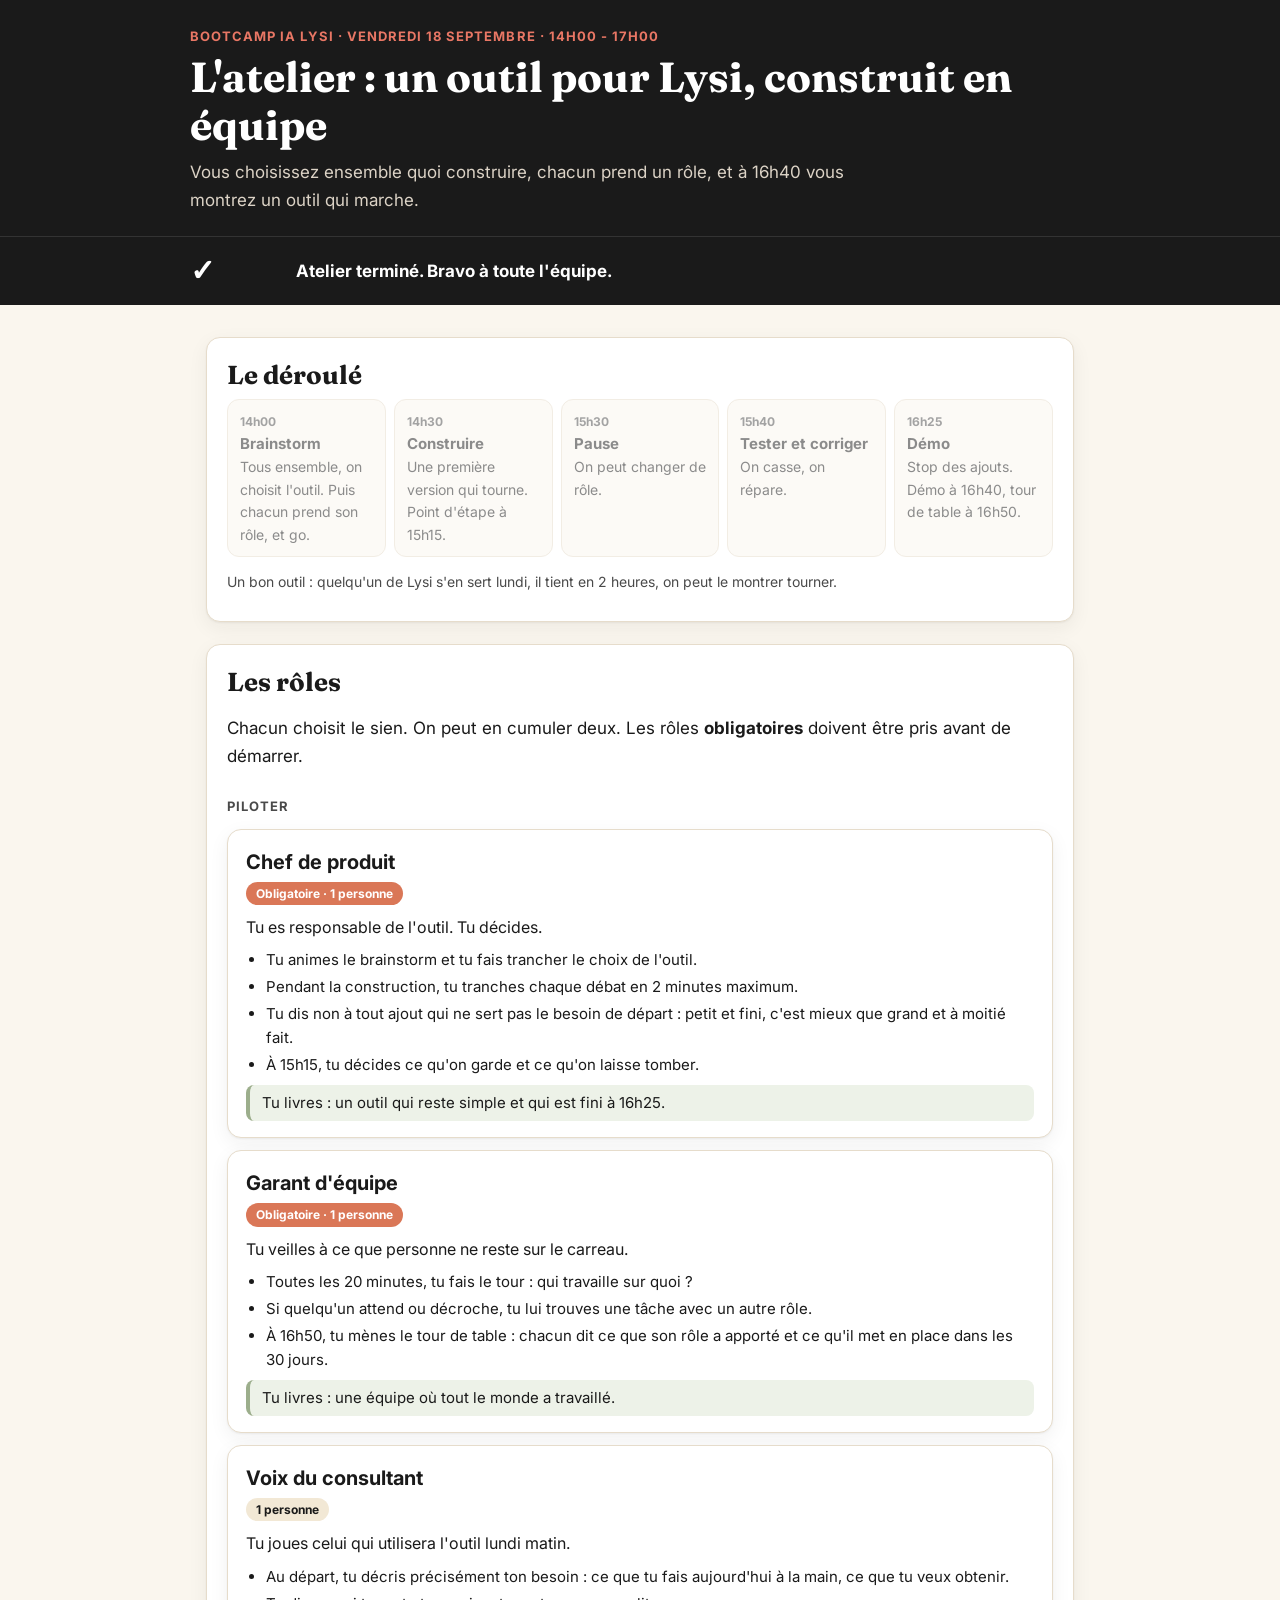
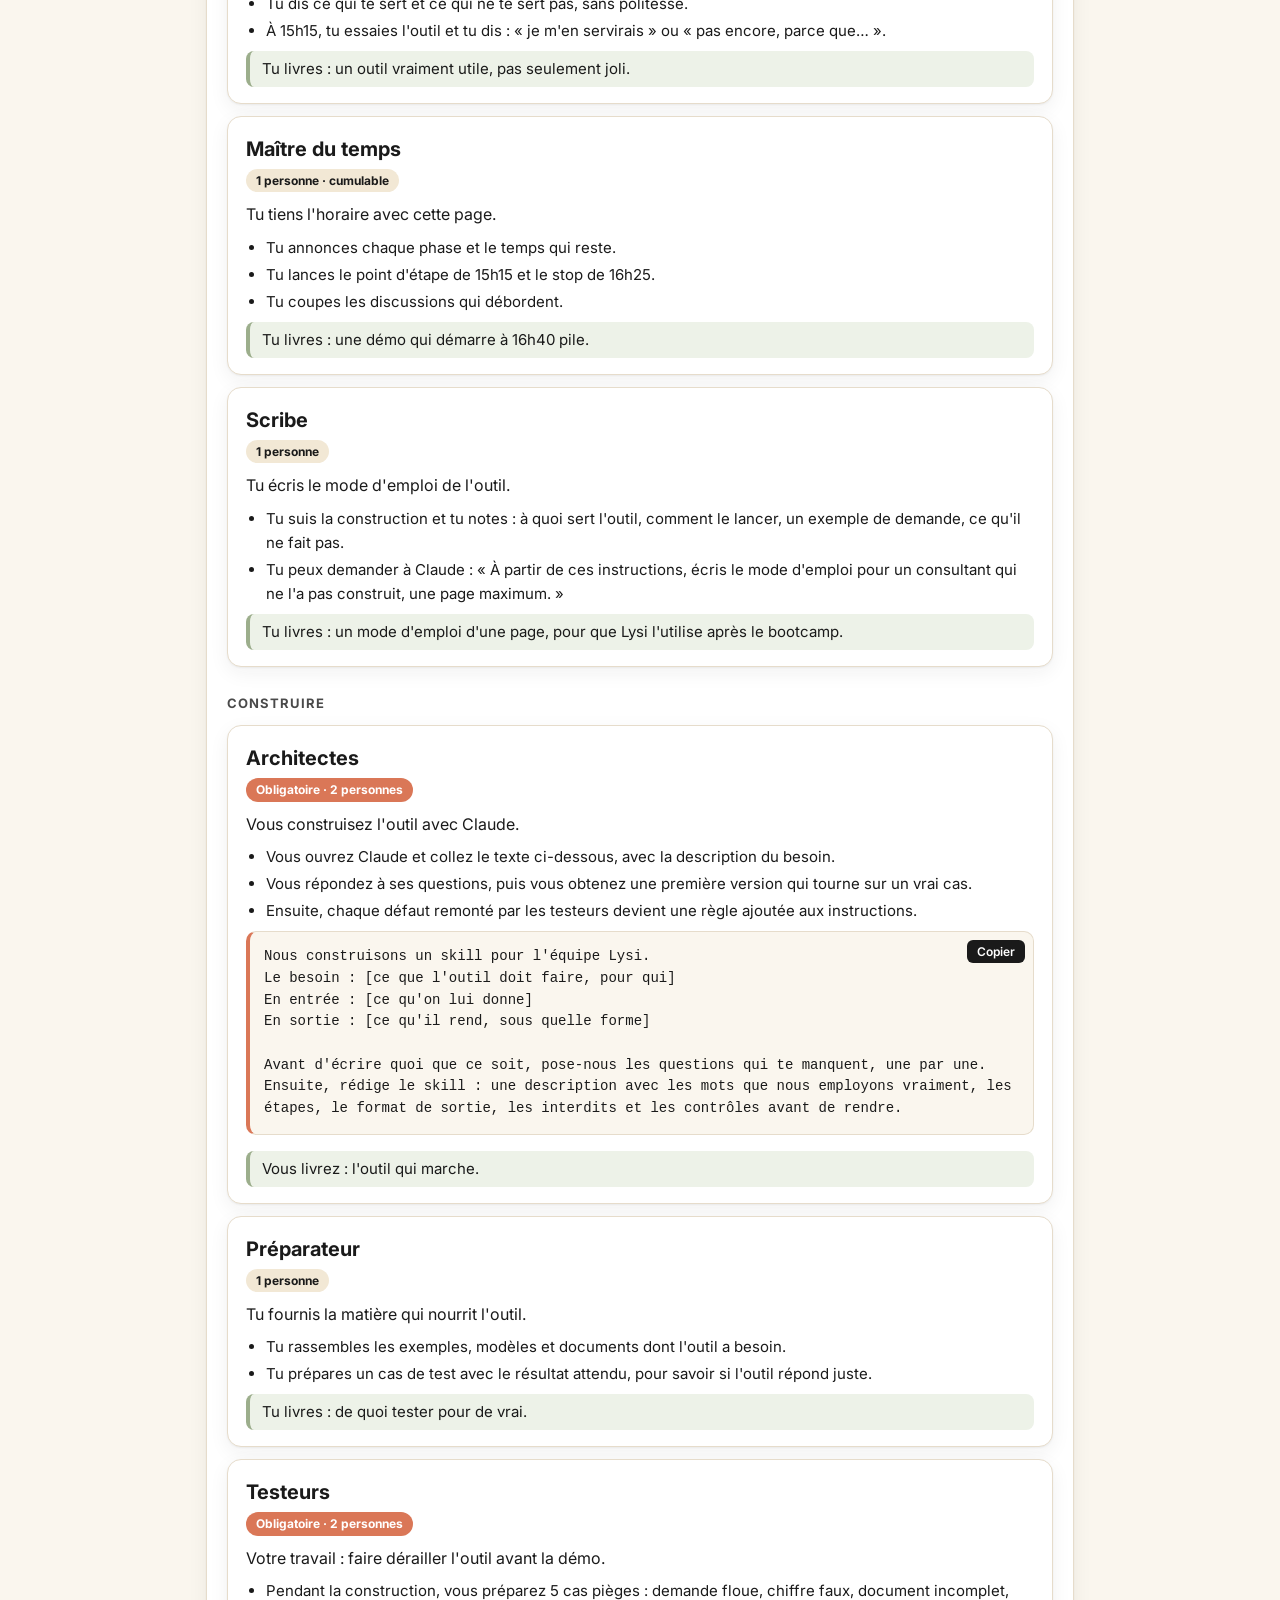
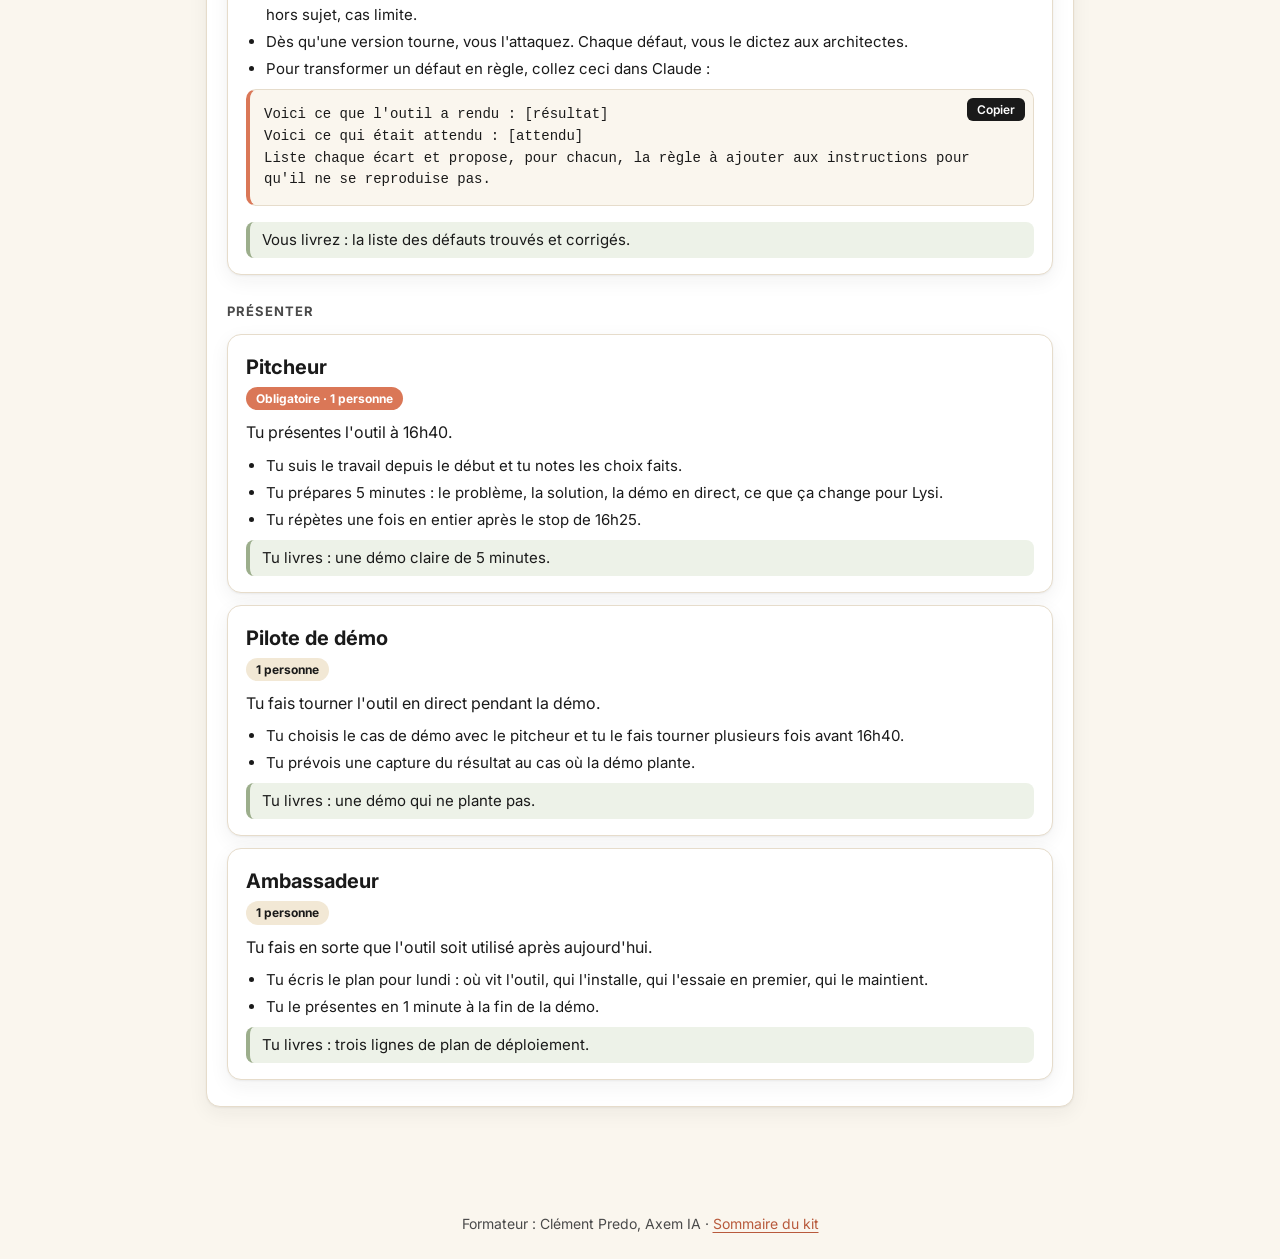
==== commit 9a46dcb2: "atelier roles detailles" ====
--- a/atelier.html
+++ b/atelier.html
@@ -15,178 +15,173 @@
 .barre .chrono{font-family:Fraunces,Georgia,serif;font-size:30px;font-weight:800;min-width:92px}
 .barre .quoi{font-weight:700;line-height:1.3}
 .barre .apres{font-size:13px;color:#DCD3C6}
-.frise{display:flex;gap:4px;margin:14px 0 4px}
-.frise span{flex:1;height:8px;border-radius:4px;background:var(--ligne)}
-.frise span.fait{background:var(--sage)}
-.frise span.actif{background:var(--corail)}
-.regle{display:grid;grid-template-columns:repeat(auto-fit,minmax(230px,1fr));gap:10px;margin:6px 0 4px}
-.regle div{background:var(--cartouche);border:1px solid var(--ligne);border-radius:12px;padding:10px 14px;font-size:15px}
-.regle b{display:block;font-size:16px}
-details.phase{border:1px solid var(--ligne);border-radius:var(--rayon);background:var(--blanc);box-shadow:var(--ombre);margin:12px 0;overflow:hidden}
-details.phase summary{list-style:none;cursor:pointer;display:flex;align-items:center;gap:12px;padding:14px 18px}
-details.phase summary::-webkit-details-marker{display:none}
-.num{flex:none;width:34px;height:34px;border-radius:50%;background:var(--encre);color:#fff;font-weight:700;display:flex;align-items:center;justify-content:center}
-.titre{flex:1}
-.titre b{display:block;font-size:18px}
-.titre span{font-size:14px;color:var(--gris)}
-details.phase.actif{border:2px solid var(--corail)}
-details.phase.actif .num{background:var(--corail)}
-details.phase.fini{opacity:.6}
-details.phase.fini .num{background:var(--sage)}
-.corps{padding:0 18px 14px}
-.tous{background:var(--sage-fond);border-left:4px solid var(--sage);border-radius:10px;padding:10px 14px;margin:0 0 10px}
-.tous b:first-child{display:block;font-size:12px;text-transform:uppercase;letter-spacing:.06em;color:#4D6140}
-ul.qui{list-style:none;padding:0;margin:0}
-ul.qui li{display:flex;gap:10px;padding:7px 0;border-bottom:1px solid var(--ligne);font-size:15px}
-ul.qui li:last-child{border-bottom:0}
-.tag{flex:none;width:150px;font-weight:700;font-size:14px}
-.roles{display:grid;grid-template-columns:repeat(auto-fit,minmax(200px,1fr));gap:8px}
-.roles div{border:1px solid var(--ligne);border-radius:10px;padding:8px 12px;background:var(--cartouche);font-size:14px}
-.roles b{display:block;font-size:15px}
-.etoile{color:var(--corail-fonce)}
-@media (max-width:600px){.tag{width:110px}.barre .chrono{font-size:24px;min-width:74px}}
+.phases{display:grid;grid-template-columns:repeat(auto-fit,minmax(150px,1fr));gap:8px;margin:8px 0 4px}
+.phases div{border:1px solid var(--ligne);border-radius:12px;padding:10px 12px;background:var(--cartouche);font-size:14px}
+.phases b{display:block;font-size:15px}
+.phases .h{font-size:12px;font-weight:700;color:var(--gris)}
+.phases div.actif{border:2px solid var(--corail);background:#FDEEE8}
+.phases div.fini{opacity:.5}
+.role{border:1px solid var(--ligne);border-radius:var(--rayon);background:var(--blanc);box-shadow:var(--ombre);padding:16px 18px;margin:12px 0}
+.role h3{margin:0;font-size:20px}
+.role .nb{display:inline-block;background:var(--creme);border-radius:999px;padding:2px 10px;font-size:12px;font-weight:700;margin:4px 0 6px}
+.role .nb.oblig{background:var(--corail);color:#fff}
+.role .mission{font-size:16px;margin:4px 0 8px}
+.role ul{margin:0 0 8px;padding-left:20px}
+.role li{margin:3px 0;font-size:15px}
+.role .livre{background:var(--sage-fond);border-left:4px solid var(--sage);border-radius:8px;padding:6px 12px;font-size:15px}
+.fam{font-size:13px;font-weight:700;text-transform:uppercase;letter-spacing:.08em;color:var(--gris);margin:26px 0 0}
+@media (max-width:600px){.barre .chrono{font-size:24px;min-width:74px}}
 </style>
 </head>
 <body>
 <header class="hero"><div class="w">
 <p class="sur">Bootcamp IA Lysi · vendredi 18 septembre · 14h00 - 17h00</p>
 <h1>L'atelier : un outil pour Lysi, construit en équipe</h1>
-<p>Vous êtes autonomes. Chaque phase dit qui fait quoi. La phase en cours s'ouvre toute seule.</p>
+<p>Vous choisissez ensemble quoi construire, chacun prend un rôle, et à 16h40 vous montrez un outil qui marche.</p>
 </div></header>
 <div class="barre"><div class="w"><div class="chrono" id="chrono">--:--</div><div><div class="quoi" id="quoi">…</div><div class="apres" id="apres"></div></div></div></div>
 <main>
 
 <section>
-<div class="regle">
-<div><b>1 · Vous choisissez le sujet</b>Un outil qui sert à Lysi dès lundi. Petit et fini.</div>
-<div><b>2 · Chacun choisit son rôle</b>À l'oral. On peut en cumuler deux.</div>
-<div><b>3 · Personne sur le carreau</b>Le garant d'équipe y veille toutes les 20 minutes.</div>
+<h2>Le déroulé</h2>
+<div class="phases" id="phases">
+<div data-debut="14:00" data-fin="14:30"><span class="h">14h00</span><b>Brainstorm</b>Tous ensemble, on choisit l'outil. Puis chacun prend son rôle, et go.</div>
+<div data-debut="14:30" data-fin="15:30"><span class="h">14h30</span><b>Construire</b>Une première version qui tourne. Point d'étape à 15h15.</div>
+<div data-debut="15:30" data-fin="15:40"><span class="h">15h30</span><b>Pause</b>On peut changer de rôle.</div>
+<div data-debut="15:40" data-fin="16:25"><span class="h">15h40</span><b>Tester et corriger</b>On casse, on répare.</div>
+<div data-debut="16:25" data-fin="17:00"><span class="h">16h25</span><b>Démo</b>Stop des ajouts. Démo à 16h40, tour de table à 16h50.</div>
 </div>
-<div class="frise" id="frise"></div>
-<p class="small">Aucun nom de client réel ni chiffre qui l'identifie : des exemples anonymisés suffisent.</p>
+<p class="small">Un bon outil : quelqu'un de Lysi s'en sert lundi, il tient en 2 heures, on peut le montrer tourner.</p>
 </section>
 
-<details class="phase" data-debut="14:00" data-fin="14:30">
-<summary><span class="num">1</span><span class="titre"><b>Brainstorm, tout le monde</b><span>14h00 - 14h30 · obligatoire, avant les rôles</span></span></summary>
-<div class="corps">
-<div class="tous"><b>Tout le monde</b>Pas encore de rôle. Chacun participe.</div>
-<ol class="etapes">
-<li><b>5 min, en silence.</b> Chacun écrit 3 idées d'outil : « un outil qui [fait quoi] pour [qui] ». Partez d'une tâche que vous faites chaque semaine.</li>
-<li><b>15 min, tour de table.</b> Chacun lit ses idées, 1 minute maximum. On ne critique pas, on regroupe les idées proches.</li>
-<li><b>5 min, vote.</b> Deux voix par personne, à main levée. L'idée gagnante doit passer les 3 tests : on s'en sert lundi, ça tient en 2 heures, on peut le montrer tourner.</li>
-<li><b>5 min, rôles.</b> Chacun annonce son rôle (liste en bas). Les 5 rôles à étoile doivent être pris.</li>
-</ol>
-</div>
-</details>
+<section id="roles">
+<h2>Les rôles</h2>
+<p>Chacun choisit le sien. On peut en cumuler deux. Les rôles <b>obligatoires</b> doivent être pris avant de démarrer.</p>
 
-<details class="phase" data-debut="14:30" data-fin="14:45">
-<summary><span class="num">2</span><span class="titre"><b>Cadrage</b><span>14h30 - 14h45</span></span></summary>
-<div class="corps">
-<ul class="qui">
-<li><span class="tag">Voix du consultant</span><span>Remplit la fiche de cadrage ci-dessous, à voix haute, avec toute l'équipe.</span></li>
-<li><span class="tag">Chef de produit</span><span>Tranche chaque point en 2 minutes maximum. Coupe ce qui est trop gros.</span></li>
-<li><span class="tag">Préparateur</span><span>Commence à réunir les exemples anonymisés et le cas de test.</span></li>
-<li><span class="tag">Tous les autres</span><span>Proposent, puis se mettent en place pour la phase 3.</span></li>
+<p class="fam">Piloter</p>
+<div class="role"><h3>Chef de produit</h3><span class="nb oblig">Obligatoire · 1 personne</span>
+<p class="mission">Tu es responsable de l'outil. Tu décides.</p>
+<ul>
+<li>Tu animes le brainstorm et tu fais trancher le choix de l'outil.</li>
+<li>Pendant la construction, tu tranches chaque débat en 2 minutes maximum.</li>
+<li>Tu dis non à tout ajout qui ne sert pas le besoin de départ : petit et fini, c'est mieux que grand et à moitié fait.</li>
+<li>À 15h15, tu décides ce qu'on garde et ce qu'on laisse tomber.</li>
 </ul>
-<div class="prompt"><button class="copy">Copier</button>Outil : [nom court]
-Pour qui : [quel consultant, dans quelle situation]
-Le besoin : [ce qu'il n'a plus à faire à la main]
-En entrée : [document, notes, tableau]
-En sortie : [format, longueur, charte Lysi]
-Réussi si : [critère vérifiable]
-Cas de test : [exemple anonymisé + résultat attendu]</div>
-</div>
-</details>
+<div class="livre">Tu livres : un outil qui reste simple et qui est fini à 16h25.</div></div>
 
-<details class="phase" data-debut="14:45" data-fin="15:30">
-<summary><span class="num">3</span><span class="titre"><b>Construire</b><span>14h45 - 15h30 · point d'étape à 15h15</span></span></summary>
-<div class="corps">
-<ul class="qui">
-<li><span class="tag">Architectes</span><span>Collent le texte ci-dessous dans Claude avec la fiche de cadrage. Répondent à ses questions. Obtiennent une première version qui tourne.</span></li>
-<li><span class="tag">Préparateur</span><span>Livre aux architectes les exemples et le cas de test avec son résultat attendu.</span></li>
-<li><span class="tag">Testeurs casseurs</span><span>Préparent 5 cas tordus : demande floue, chiffre faux, document incomplet, hors sujet, cas limite.</span></li>
-<li><span class="tag">Scribe</span><span>Commence le mode d'emploi : à quoi ça sert, comment le lancer.</span></li>
-<li><span class="tag">Pitcheur, ambassadeur</span><span>Suivent les architectes et notent le problème, la solution, les choix faits.</span></li>
-<li><span class="tag">À 15h15</span><span>Démo interne de 3 minutes. La voix du consultant dit si ça sert. Le chef de produit tranche ce qu'on garde.</span></li>
+<div class="role"><h3>Garant d'équipe</h3><span class="nb oblig">Obligatoire · 1 personne</span>
+<p class="mission">Tu veilles à ce que personne ne reste sur le carreau.</p>
+<ul>
+<li>Toutes les 20 minutes, tu fais le tour : qui travaille sur quoi ?</li>
+<li>Si quelqu'un attend ou décroche, tu lui trouves une tâche avec un autre rôle.</li>
+<li>À 16h50, tu mènes le tour de table : chacun dit ce que son rôle a apporté et ce qu'il met en place dans les 30 jours.</li>
 </ul>
-<div class="prompt"><button class="copy">Copier</button>Nous construisons un skill pour l'équipe Lysi. Voici notre fiche de cadrage :
-[coller la fiche]
+<div class="livre">Tu livres : une équipe où tout le monde a travaillé.</div></div>
+
+<div class="role"><h3>Voix du consultant</h3><span class="nb">1 personne</span>
+<p class="mission">Tu joues celui qui utilisera l'outil lundi matin.</p>
+<ul>
+<li>Au départ, tu décris précisément ton besoin : ce que tu fais aujourd'hui à la main, ce que tu veux obtenir.</li>
+<li>Tu dis ce qui te sert et ce qui ne te sert pas, sans politesse.</li>
+<li>À 15h15, tu essaies l'outil et tu dis : « je m'en servirais » ou « pas encore, parce que… ».</li>
+</ul>
+<div class="livre">Tu livres : un outil vraiment utile, pas seulement joli.</div></div>
+
+<div class="role"><h3>Maître du temps</h3><span class="nb">1 personne · cumulable</span>
+<p class="mission">Tu tiens l'horaire avec cette page.</p>
+<ul>
+<li>Tu annonces chaque phase et le temps qui reste.</li>
+<li>Tu lances le point d'étape de 15h15 et le stop de 16h25.</li>
+<li>Tu coupes les discussions qui débordent.</li>
+</ul>
+<div class="livre">Tu livres : une démo qui démarre à 16h40 pile.</div></div>
+
+<div class="role"><h3>Scribe</h3><span class="nb">1 personne</span>
+<p class="mission">Tu écris le mode d'emploi de l'outil.</p>
+<ul>
+<li>Tu suis la construction et tu notes : à quoi sert l'outil, comment le lancer, un exemple de demande, ce qu'il ne fait pas.</li>
+<li>Tu peux demander à Claude : « À partir de ces instructions, écris le mode d'emploi pour un consultant qui ne l'a pas construit, une page maximum. »</li>
+</ul>
+<div class="livre">Tu livres : un mode d'emploi d'une page, pour que Lysi l'utilise après le bootcamp.</div></div>
+
+<p class="fam">Construire</p>
+<div class="role"><h3>Architectes</h3><span class="nb oblig">Obligatoire · 2 personnes</span>
+<p class="mission">Vous construisez l'outil avec Claude.</p>
+<ul>
+<li>Vous ouvrez Claude et collez le texte ci-dessous, avec la description du besoin.</li>
+<li>Vous répondez à ses questions, puis vous obtenez une première version qui tourne sur un vrai cas.</li>
+<li>Ensuite, chaque défaut remonté par les testeurs devient une règle ajoutée aux instructions.</li>
+</ul>
+<div class="prompt"><button class="copy">Copier</button>Nous construisons un skill pour l'équipe Lysi.
+Le besoin : [ce que l'outil doit faire, pour qui]
+En entrée : [ce qu'on lui donne]
+En sortie : [ce qu'il rend, sous quelle forme]
 
 Avant d'écrire quoi que ce soit, pose-nous les questions qui te manquent, une par une.
-Ensuite, rédige le skill : une description qui contient les mots que nous employons vraiment, les étapes, le format de sortie, les interdits et les contrôles avant de rendre.</div>
-</div>
-</details>
+Ensuite, rédige le skill : une description avec les mots que nous employons vraiment, les étapes, le format de sortie, les interdits et les contrôles avant de rendre.</div>
+<div class="livre">Vous livrez : l'outil qui marche.</div></div>
 
-<details class="phase" data-debut="15:30" data-fin="15:40">
-<summary><span class="num">☕</span><span class="titre"><b>Pause</b><span>15h30 - 15h40 · on peut changer de rôle en revenant</span></span></summary>
-</details>
+<div class="role"><h3>Préparateur</h3><span class="nb">1 personne</span>
+<p class="mission">Tu fournis la matière qui nourrit l'outil.</p>
+<ul>
+<li>Tu rassembles les exemples, modèles et documents dont l'outil a besoin.</li>
+<li>Tu prépares un cas de test avec le résultat attendu, pour savoir si l'outil répond juste.</li>
+</ul>
+<div class="livre">Tu livres : de quoi tester pour de vrai.</div></div>
 
-<details class="phase" data-debut="15:40" data-fin="16:25">
-<summary><span class="num">4</span><span class="titre"><b>Casser et corriger</b><span>15h40 - 16h25</span></span></summary>
-<div class="corps">
-<ul class="qui">
-<li><span class="tag">Testeurs casseurs</span><span>Passent leurs 5 cas tordus. Chaque défaut va dans Claude avec le texte ci-dessous, puis est dicté aux architectes.</span></li>
-<li><span class="tag">Architectes</span><span>Ajoutent chaque règle ou contrôle aux instructions, puis relancent le cas de test.</span></li>
-<li><span class="tag">Scribe</span><span>Termine le mode d'emploi, limites comprises. Une page maximum.</span></li>
-<li><span class="tag">Ambassadeur</span><span>Écrit le plan pour lundi : où vit l'outil, qui l'installe, qui l'essaie en premier.</span></li>
-<li><span class="tag">Pitcheur, pilote</span><span>Choisissent le cas de démo et le font tourner une première fois.</span></li>
+<div class="role"><h3>Testeurs</h3><span class="nb oblig">Obligatoire · 2 personnes</span>
+<p class="mission">Votre travail : faire dérailler l'outil avant la démo.</p>
+<ul>
+<li>Pendant la construction, vous préparez 5 cas pièges : demande floue, chiffre faux, document incomplet, hors sujet, cas limite.</li>
+<li>Dès qu'une version tourne, vous l'attaquez. Chaque défaut, vous le dictez aux architectes.</li>
+<li>Pour transformer un défaut en règle, collez ceci dans Claude :</li>
 </ul>
-<div class="prompt"><button class="copy">Copier</button>Voici ce que l'outil a rendu sur notre cas :
-[coller le résultat]
+<div class="prompt"><button class="copy">Copier</button>Voici ce que l'outil a rendu : [résultat]
+Voici ce qui était attendu : [attendu]
+Liste chaque écart et propose, pour chacun, la règle à ajouter aux instructions pour qu'il ne se reproduise pas.</div>
+<div class="livre">Vous livrez : la liste des défauts trouvés et corrigés.</div></div>
 
-Le résultat attendu était :
-[coller l'attendu]
+<p class="fam">Présenter</p>
+<div class="role"><h3>Pitcheur</h3><span class="nb oblig">Obligatoire · 1 personne</span>
+<p class="mission">Tu présentes l'outil à 16h40.</p>
+<ul>
+<li>Tu suis le travail depuis le début et tu notes les choix faits.</li>
+<li>Tu prépares 5 minutes : le problème, la solution, la démo en direct, ce que ça change pour Lysi.</li>
+<li>Tu répètes une fois en entier après le stop de 16h25.</li>
+</ul>
+<div class="livre">Tu livres : une démo claire de 5 minutes.</div></div>
 
-Liste chaque écart. Pour chacun, propose la règle ou le contrôle à ajouter aux instructions pour qu'il ne se reproduise pas.</div>
-</div>
-</details>
+<div class="role"><h3>Pilote de démo</h3><span class="nb">1 personne</span>
+<p class="mission">Tu fais tourner l'outil en direct pendant la démo.</p>
+<ul>
+<li>Tu choisis le cas de démo avec le pitcheur et tu le fais tourner plusieurs fois avant 16h40.</li>
+<li>Tu prévois une capture du résultat au cas où la démo plante.</li>
+</ul>
+<div class="livre">Tu livres : une démo qui ne plante pas.</div></div>
 
-<details class="phase" data-debut="16:25" data-fin="17:00">
-<summary><span class="num">5</span><span class="titre"><b>Démo</b><span>16h25 stop · 16h40 démo · 16h50 tour de table</span></span></summary>
-<div class="corps">
-<ul class="qui">
-<li><span class="tag">16h25, tout le monde</span><span>Plus aucun ajout. Ce qui est ajouté maintenant plante pendant la démo.</span></li>
-<li><span class="tag">Pitcheur, pilote</span><span>Répètent la démo une fois en entier. 16h40 : 5 minutes devant Clément (problème, solution, démo en direct), puis 5 minutes de questions.</span></li>
-<li><span class="tag">16h50, garant d'équipe</span><span>Mène le tour de table. Chacun en 30 secondes : ce que mon rôle a apporté, et ce que je mets en place dans les 30 jours.</span></li>
+<div class="role"><h3>Ambassadeur</h3><span class="nb">1 personne</span>
+<p class="mission">Tu fais en sorte que l'outil soit utilisé après aujourd'hui.</p>
+<ul>
+<li>Tu écris le plan pour lundi : où vit l'outil, qui l'installe, qui l'essaie en premier, qui le maintient.</li>
+<li>Tu le présentes en 1 minute à la fin de la démo.</li>
 </ul>
-<div class="reussi"><b>Réussi si :</b> l'outil tourne devant la salle, le mode d'emploi tient en une page, et les neuf ont travaillé sur une partie.</div>
-</div>
-</details>
-
-<section>
-<h2>Les rôles</h2>
-<p class="small"><span class="etoile">★</span> à prendre obligatoirement. 13 places pour 9 personnes, certains en cumulent deux.</p>
-<div class="roles">
-<div><b><span class="etoile">★</span> Chef de produit</b>Porte la vision, tranche en 2 minutes, dit non aux ajouts.</div>
-<div><b><span class="etoile">★</span> Garant d'équipe</b>Toutes les 20 min, vérifie que chacun travaille sur une partie ; donne une tâche à qui attend.</div>
-<div><b>Voix du consultant</b>Joue l'utilisateur de lundi, valide ce qui sert.</div>
-<div><b>Maître du temps</b>Suit cette page, annonce chaque phase. Cumulable.</div>
-<div><b>Scribe</b>Écrit le mode d'emploi d'une page.</div>
-<div><b><span class="etoile">★</span> Architectes (2)</b>Écrivent les instructions avec Claude.</div>
-<div><b>Préparateur</b>Exemples anonymisés et cas de test.</div>
-<div><b><span class="etoile">★</span> Testeurs casseurs (2)</b>Font dérailler l'outil, chaque défaut devient une règle.</div>
-<div><b><span class="etoile">★</span> Pitcheur</b>Prépare et présente la démo.</div>
-<div><b>Pilote de démo</b>Fait tourner l'outil en direct.</div>
-<div><b>Ambassadeur</b>Plan pour que Lysi l'utilise lundi.</div>
-</div>
+<div class="livre">Tu livres : trois lignes de plan de déploiement.</div></div>
 </section>
 
 </main>
 <footer>Formateur : Clément Predo, Axem IA · <a href="index.html">Sommaire du kit</a></footer>
 <script>
-document.addEventListener("click",function(e){var t=e.target;if(!t.classList.contains("copy"))return;e.preventDefault();var txt=t.parentElement.innerText.replace(/^Copier\s*/,"");navigator.clipboard.writeText(txt).then(function(){t.textContent="Copié";setTimeout(function(){t.textContent="Copier"},1500)})});
-var JOUR="2026-09-18",P=[].slice.call(document.querySelectorAll("details.phase")),frise=document.getElementById("frise"),courant=-2;
-P.forEach(function(){frise.appendChild(document.createElement("span"))});
+document.addEventListener("click",function(e){var t=e.target;if(!t.classList.contains("copy"))return;var txt=t.parentElement.innerText.replace(/^Copier\s*/,"");navigator.clipboard.writeText(txt).then(function(){t.textContent="Copié";setTimeout(function(){t.textContent="Copier"},1500)})});
+var JOUR="2026-09-18",P=[].slice.call(document.querySelectorAll("#phases div"));
 function t(h){return new Date(JOUR+"T"+h+":00+02:00").getTime()}
 function fmt(ms){var m=Math.floor(ms/60000),s=Math.floor(ms%60000/1000);return String(m).padStart(2,"0")+":"+String(s).padStart(2,"0")}
-function nom(p){return p.querySelector(".titre b").textContent}
+function nom(p){return p.querySelector("b").textContent}
 function maj(){var n=Date.now(),idx=-1;
-P.forEach(function(p,i){var d=t(p.dataset.debut),f=t(p.dataset.fin);p.classList.toggle("actif",n>=d&&n<f);p.classList.toggle("fini",n>=f);frise.children[i].className=n>=f?"fait":(n>=d?"actif":"");if(n>=d&&n<f)idx=i});
+P.forEach(function(p,i){var d=t(p.dataset.debut),f=t(p.dataset.fin);p.classList.toggle("actif",n>=d&&n<f);p.classList.toggle("fini",n>=f);if(n>=d&&n<f)idx=i});
 var ch=document.getElementById("chrono"),q=document.getElementById("quoi"),a=document.getElementById("apres");
-if(idx>=0){var p=P[idx];ch.textContent=fmt(t(p.dataset.fin)-n);q.textContent=nom(p);a.textContent=P[idx+1]?"Ensuite : "+nom(P[idx+1]):"Fin à 17h00"}
-else if(n<t("14:00")){ch.textContent=fmt(Math.max(0,t("14:00")-n)).slice(-5);q.textContent="L'atelier commence à 14h00";a.textContent="Ensuite : "+nom(P[0])}
-else{ch.textContent="✓";q.textContent="Atelier terminé. Bravo à toute l'équipe.";a.textContent=""}
-if(idx!==courant){courant=idx;P.forEach(function(p,i){p.open=(i===idx)||(idx<0&&n<t("14:00")&&i===0)})}}
+if(idx>=0){ch.textContent=fmt(t(P[idx].dataset.fin)-n);q.textContent=nom(P[idx]);a.textContent=P[idx+1]?"Ensuite : "+nom(P[idx+1]):"Fin à 17h00"}
+else if(n<t("14:00")){ch.textContent="14h00";q.textContent="L'atelier commence à 14h00";a.textContent="Ensuite : Brainstorm"}
+else{ch.textContent="✓";q.textContent="Atelier terminé. Bravo à toute l'équipe.";a.textContent=""}}
 maj();setInterval(maj,1000);
 </script>
 </body>
